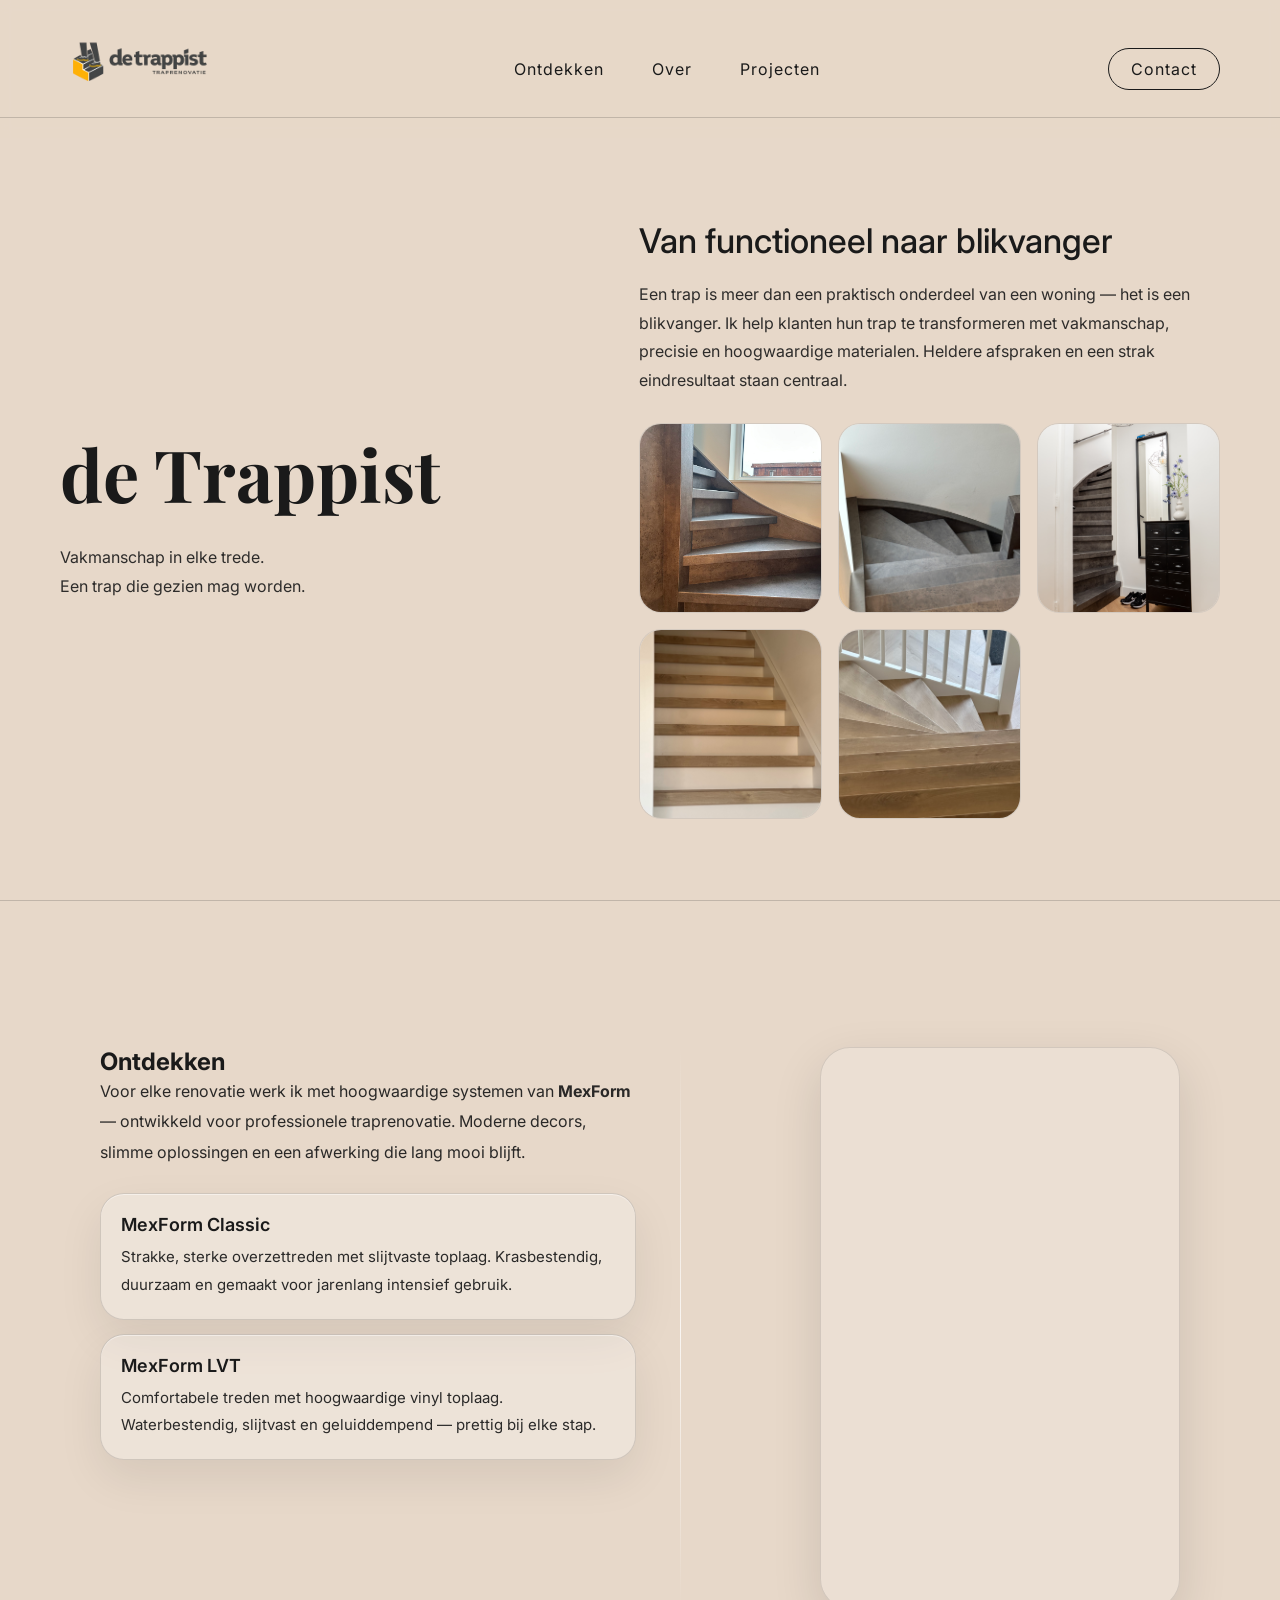
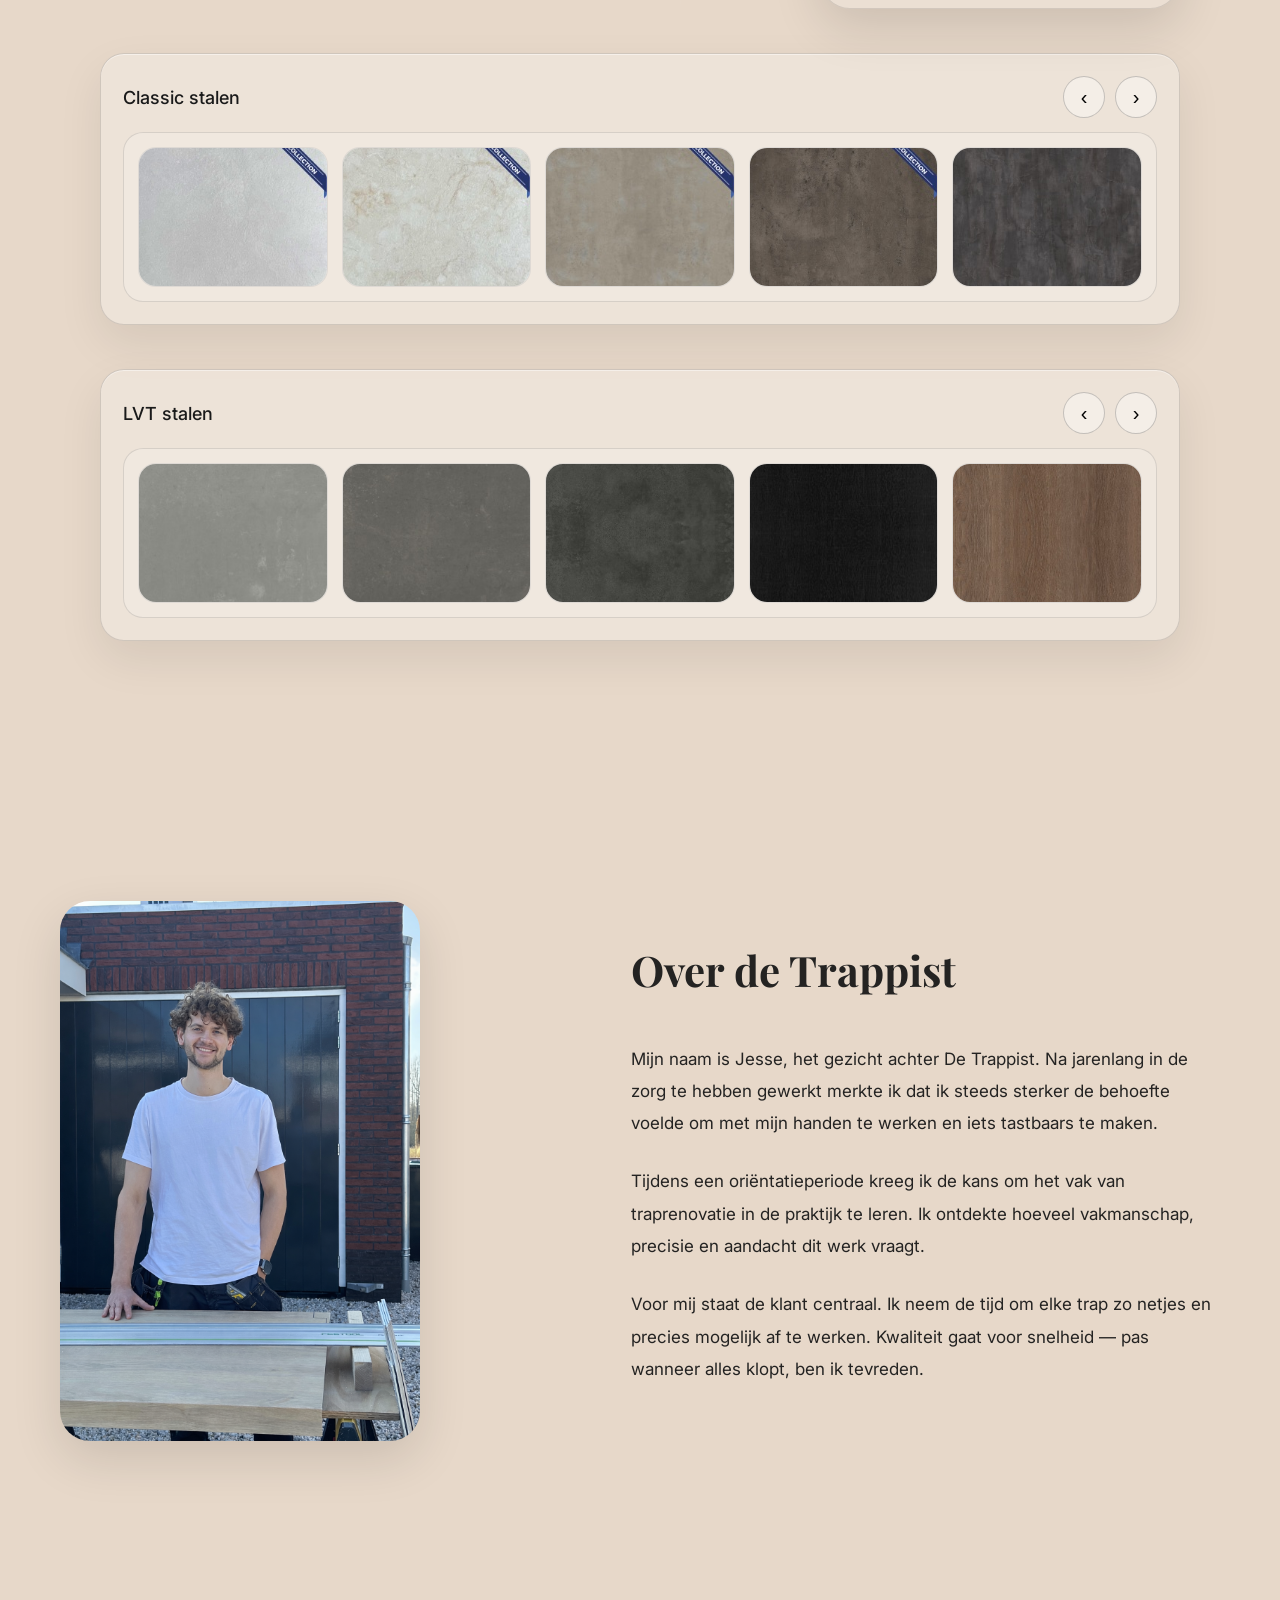
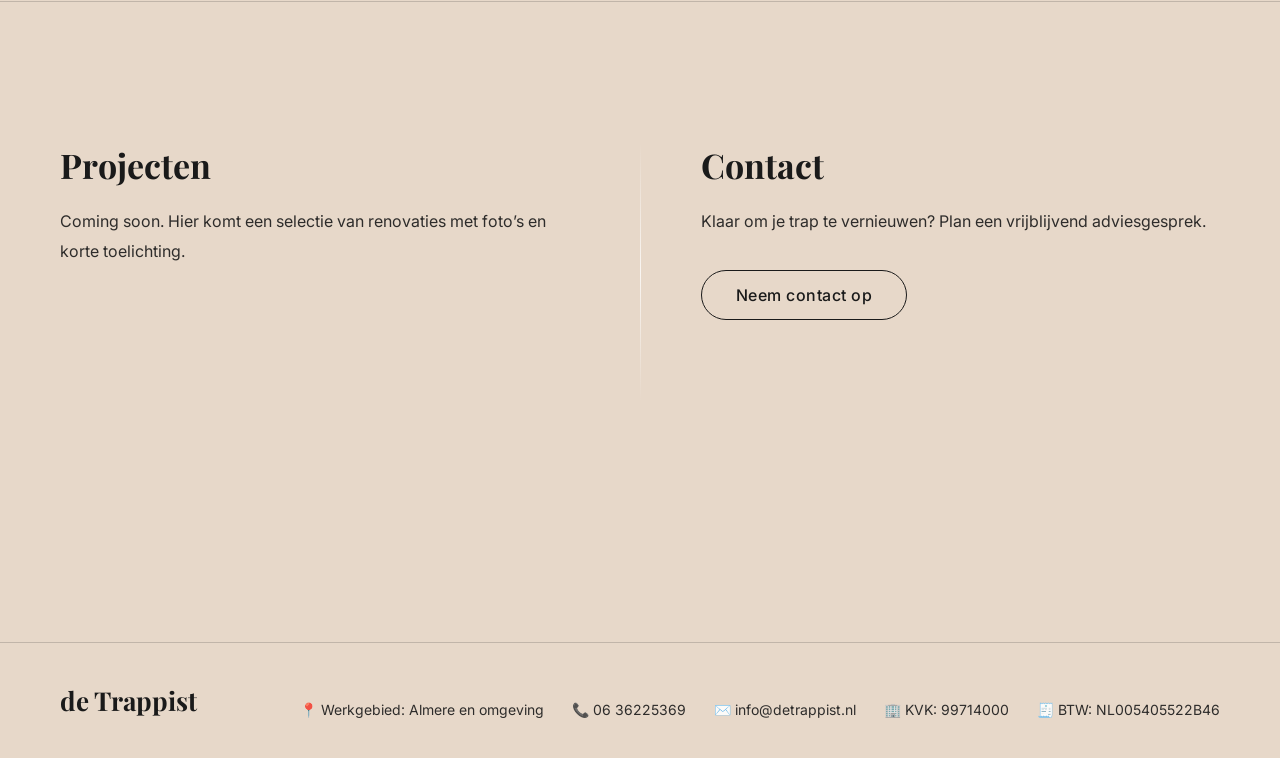
==== index.html @ 73113c6e "Update image file extensions in index.html" ====
<!DOCTYPE html>
<html lang="nl">
<head>
  <meta charset="UTF-8" />
  <meta name="viewport" content="width=device-width, initial-scale=1.0" />
  <title>de Trappist</title>

  <link href="https://fonts.googleapis.com/css2?family=Playfair+Display:wght@600;700&family=Inter:wght@300;400;500&display=swap" rel="stylesheet">
  <link rel="stylesheet" href="style.css" />
</head>

<body>

  <!-- NAV -->
  <nav class="topnav">
    <img src="logo.png" alt="De Trappist logo" class="nav-logo">

    <ul class="nav-links">
      <li><a href="#ontdekken">Ontdekken</a></li>
      <li><a href="#about">Over</a></li>
      <li><a href="#projecten-contact">Projecten</a></li>
    </ul>

    <a href="#projecten-contact" class="contact-btn">Contact</a>
  </nav>

  <div class="spacer"></div>

  <!-- HERO -->
  <section class="hero" id="home">
    <div class="hero-left">
      <h1>de Trappist</h1>
      <div class="tagline">
        Vakmanschap in elke trede.<br>
        Een trap die gezien mag worden.
      </div>
    </div>

    <div class="hero-right">
      <h2>Van functioneel naar blikvanger</h2>
      <p>
        Een trap is meer dan een praktisch onderdeel van een woning — het is een blikvanger.
        Ik help klanten hun trap te transformeren met vakmanschap, precisie en hoogwaardige materialen.
        Heldere afspraken en een strak eindresultaat staan centraal.
      </p>

      <div class="image-grid">
        <div class="img"><img src="home-trap-01.jpeg" alt="Trap renovatie"></div>
        <div class="img"><img src="home-trap-02.jpeg" alt="Trap renovatie"></div>
        <div class="img"><img src="home-trap-03.jpg" alt="Trap renovatie"></div>
        <div class="img"><img src="home-trap-04.jpeg" alt="Trap renovatie"></div>
        <div class="img"><img src="home-trap-05.jpeg" alt="Trap renovatie"></div>
      </div>
    </div>
  </section>
<section class="discover-section" id="ontdekken">

  <div class="discover-inner">

    <div class="discover-split">

      <!-- LINKS -->
      <div class="discover-left">

        <div class="discover-head">
          <h2>Ontdekken</h2>
          <p>
            Voor elke renovatie werk ik met hoogwaardige systemen van <strong>MexForm</strong> —
            ontwikkeld voor professionele traprenovatie. Moderne decors, slimme oplossingen en
            een afwerking die lang mooi blijft.
          </p>
        </div>

        <!-- kaarten onder elkaar -->
        <div class="discover-stack">

          <article class="discover-card luxe">
            <h3>MexForm Classic</h3>
            <p>
              Strakke, sterke overzettreden met slijtvaste toplaag. Krasbestendig,
              duurzaam en gemaakt voor jarenlang intensief gebruik.
            </p>
          </article>

          <article class="discover-card luxe">
            <h3>MexForm LVT</h3>
            <p>
              Comfortabele treden met hoogwaardige vinyl toplaag. Waterbestendig,
              slijtvast en geluiddempend — prettig bij elke stap.
            </p>
          </article>

        </div>

      </div>

      <!-- SCHEIDINGSLIJN -->
      <div class="discover-divider" aria-hidden="true"></div>

      <!-- RECHTS -->
      <div class="discover-right">
        <div class="discover-video phone">
          <video autoplay muted loop playsinline>
            <source src="hero-trap.mp4" type="video/mp4">
          </video>
        </div>
      </div>

    </div>


    <!-- CAROUSEL: CLASSIC -->
    <div class="swatch-block" data-carousel="classic">

      <div class="swatch-top">
        <h3>Classic stalen</h3>
        <div class="swatch-controls">
          <button class="arrow" data-dir="-1">‹</button>
          <button class="arrow" data-dir="1">›</button>
        </div>
      </div>

      <div class="carousel" data-total="17" data-prefix="classic" data-ext="jpeg">
        <div class="track"></div>
      </div>

    </div>


    <!-- CAROUSEL: LVT -->
    <div class="swatch-block" data-carousel="lvt">

      <div class="swatch-top">
        <h3>LVT stalen</h3>
        <div class="swatch-controls">
          <button class="arrow" data-dir="-1">‹</button>
          <button class="arrow" data-dir="1">›</button>
        </div>
      </div>

      <div class="carousel" data-total="10" data-prefix="lvt" data-ext="jpeg">
        <div class="track"></div>
      </div>

    </div>

  </div>

</section>

  <!-- ABOUT -->
  <section class="about-section" id="about">
    <div class="about-wrapper">
      <div class="about-image-wrap">
        <img src="overdetrappist.PNG" alt="Jesse Zuidema">
      </div>

      <div class="about-text">
        <h2 class="about-title">Over de Trappist</h2>

        <p>
          Mijn naam is Jesse, het gezicht achter De Trappist. Na jarenlang in de zorg te hebben gewerkt merkte ik
          dat ik steeds sterker de behoefte voelde om met mijn handen te werken en iets tastbaars te maken.
        </p>

        <p>
          Tijdens een oriëntatieperiode kreeg ik de kans om het vak van traprenovatie in de praktijk te leren.
          Ik ontdekte hoeveel vakmanschap, precisie en aandacht dit werk vraagt.
        </p>

        <p>
          Voor mij staat de klant centraal. Ik neem de tijd om elke trap zo netjes en precies mogelijk af te werken.
          Kwaliteit gaat voor snelheid — pas wanneer alles klopt, ben ik tevreden.
        </p>
      </div>
    </div>
  </section>

  <!-- PROJECTEN + CONTACT -->
  <section class="pc-split" id="projecten-contact">
    <div class="pc-inner">

      <div class="pc-col">
        <h2>Projecten</h2>
        <p>Coming soon. Hier komt een selectie van renovaties met foto’s en korte toelichting.</p>
      </div>

      <div class="pc-divider" aria-hidden="true"></div>

      <div class="pc-col">
        <h2>Contact</h2>
        <p>Klaar om je trap te vernieuwen? Plan een vrijblijvend adviesgesprek.</p>
        <a href="contact.html" class="cta-button pc-btn">Neem contact op</a>
      </div>

    </div>
  </section>

  <!-- FOOTER -->
  <footer class="footer">
    <div class="footer-inner">
      <div class="footer-brand">
        <h3>de Trappist</h3>
      </div>

      <div class="footer-info">
        <p>📍 Werkgebied: Almere en omgeving</p>
        <p>📞 <a href="tel:0636225369">06&nbsp;36225369</a></p>
        <p>✉️ <a href="mailto:info@detrappist.nl">info@detrappist.nl</a></p>
        <p>🏢 KVK: 99714000</p>
        <p>🧾 BTW: NL005405522B46</p>
      </div>
    </div>
  </footer>

  <!-- Lightbox preview -->
  <div class="lightbox" id="lightbox" aria-hidden="true">
    <span class="lightbox-close" role="button" aria-label="Sluiten">×</span>
    <img class="lightbox-img" src="" alt="">
  </div>

  <!-- Scripts -->
  <script>
  (function(){
    function pad(n){ return String(n).padStart(2,'0'); }

    function initCarousel(block){
      const carousel = block.querySelector('.carousel');
      const track = carousel.querySelector('.track');
      const total = Number(carousel.dataset.total);
      const prefix = carousel.dataset.prefix;
      const ext = carousel.dataset.ext || 'jpg';

      // build swatches
      track.innerHTML = '';
      for(let i=1;i<=total;i++){
        const wrap = document.createElement('div');
        wrap.className = 'swatch';

        const img = document.createElement('img');
        img.loading = 'lazy';
        img.alt = prefix + ' staal ' + i;
        img.src = `${prefix}-${pad(i)}.${ext}`;

        wrap.appendChild(img);
        track.appendChild(wrap);
      }

      // slider logic
      let index = 0;
      const visible = 5;

      function maxIndex(){ return Math.max(0, total - visible); }

      function slideTo(i){
        index = Math.min(Math.max(i, 0), maxIndex());
        const first = track.querySelector('.swatch');
        if(!first) return;

        const styles = getComputedStyle(track);
        const gap = parseFloat(styles.gap || 0) || 0;
        const w = first.getBoundingClientRect().width;
        const x = -(index * (w + gap));
        track.style.transform = `translateX(${x}px)`;
      }

      // arrows
      block.querySelectorAll('.arrow').forEach(btn=>{
        btn.addEventListener('click', ()=>{
          const dir = Number(btn.dataset.dir);
          slideTo(index + dir);
          startAuto();
        });
      });

      // autoplay
      let timer = null;
      function stopAuto(){ if(timer) clearInterval(timer); timer = null; }
      function startAuto(){
        stopAuto();
        timer = setInterval(()=>{
          if(index >= maxIndex()) slideTo(0);
          else slideTo(index + 1);
        }, 5000);
      }

      block.addEventListener('mouseenter', stopAuto);
      block.addEventListener('mouseleave', startAuto);
      block.addEventListener('focusin', stopAuto);
      block.addEventListener('focusout', startAuto);

      window.addEventListener('resize', ()=>slideTo(index));
      slideTo(0);
      startAuto();
    }

    document.querySelectorAll('.swatch-block').forEach(initCarousel);

    // Lightbox
    const lightbox = document.getElementById("lightbox");
    const lightboxImg = document.querySelector(".lightbox-img");
    const closeBtn = document.querySelector(".lightbox-close");

    function openLightbox(src, alt){
      lightbox.classList.add("active");
      lightbox.setAttribute("aria-hidden","false");
      lightboxImg.src = src;
      lightboxImg.alt = alt || '';
      document.body.style.overflow = 'hidden';
    }
    function closeLightbox(){
      lightbox.classList.remove("active");
      lightbox.setAttribute("aria-hidden","true");
      lightboxImg.src = '';
      document.body.style.overflow = '';
    }

    document.addEventListener("click", function(e){
      const img = e.target.closest(".swatch img");
      if(img){
        openLightbox(img.src, img.alt);
      }
    });

    closeBtn.addEventListener("click", closeLightbox);
    lightbox.addEventListener("click", (e)=>{ if(e.target === lightbox) closeLightbox(); });
    document.addEventListener("keydown", (e)=>{ if(e.key === "Escape") closeLightbox(); });

  })();
  </script>

</body>
</html>
---- style.css ----
:root{
  --sand:#E7D8C9;
  --dark:#1A1A1A;
  --white:#ffffff;
  --border: rgba(26,26,26,0.18);
}

*{margin:0;padding:0;box-sizing:border-box}
html{scroll-behavior:smooth}
body{
  font-family:'Inter',sans-serif;
  background:var(--sand);
  color:var(--dark);
}

/* =========================
   NAVBAR
   ========================= */
.topnav{
  position:fixed;
  top:0; left:0; right:0;
  background:rgba(231,216,201,0.95);
  backdrop-filter:blur(6px);
  display:grid;
  grid-template-columns: auto 1fr auto;
  align-items:center;
  padding:14px 60px;
  z-index:1000;
}
.topnav::after{
  content:"";
  position:absolute;
  left:0; right:0; bottom:20px;
  height:1px;
  background:var(--border);
}
.nav-logo{ height:110px; width:auto; display:block; }

.nav-links{
  list-style:none;
  display:flex;
  gap:48px;
  justify-content:center;
  align-items:center;
}
.topnav a{
  text-decoration:none;
  color:var(--dark);
  font-weight:400;
  font-size:16px;
  letter-spacing:1px;
  transition:opacity .25s ease;
}
.topnav a:hover{opacity:.65}

.contact-btn{
  padding:10px 22px;
  border:1px solid var(--dark);
  border-radius:999px;
  font-weight:500;
  letter-spacing:.5px;
  transition: .25s ease;
}
.contact-btn:hover{ background:var(--dark); color:var(--white); }

.spacer{height:120px}

/* =========================
   HERO
   ========================= */
.hero{
  min-height: calc(100vh - 120px);
  display:flex;
  padding:70px 60px 50px;
  gap:50px;
  align-items:center;
}
.hero-left{ flex:1; display:flex; flex-direction:column; justify-content:center; }
.hero-left h1{
  font-family:'Playfair Display',serif;
  font-size:72px;
  line-height:0.95;
  margin-bottom:18px;
}
.hero-left .tagline{
  margin-top:18px;
  font-size:16px;
  line-height:1.8;
  max-width:520px;
  opacity:0.9;
}

.hero-right{
  flex:1.1;
  display:flex;
  flex-direction:column;
  justify-content:center;
  gap:18px;
}
.hero-right h2{ font-size:34px; font-weight:500; line-height:1.2; }
.hero-right p{
  font-size:16px;
  line-height:1.8;
  max-width:560px;
  opacity:0.9;
}

.image-grid{
  margin-top:10px;
  display:grid;
  grid-template-columns:repeat(3, 1fr);
  gap:16px;
}
.image-grid .img{
  width:100%;
  height:190px;
  border-radius:22px;
  overflow:hidden;
  border:1px solid rgba(26,26,26,0.12);
  background:rgba(255,255,255,0.25);
}
.image-grid img{
  width:100%;
  height:100%;
  object-fit:cover;
  display:block;
}

/* =========================
   VIDEO SECTION
   ========================= */
.video-section{
  min-height:100vh;
  display:flex;
  align-items:center;
  justify-content:center;
  padding:120px 20px;
}
.video-wrapper{
  position:relative;
  width:360px;
  max-width:92%;
}
.video-wrapper video{
  width:100%;
  display:block;
  border-radius:30px;
  overflow:hidden;
  box-shadow:0 18px 50px rgba(0,0,0,0.18);
}
.video-overlay{
  position:absolute;
  inset:0;
  display:flex;
  flex-direction:column;
  align-items:center;
  justify-content:center;
  text-align:center;
  color:var(--white);
  pointer-events:none;
}
.video-overlay h2{
  font-family:'Playfair Display',serif;
  font-size:28px;
  margin-bottom:14px;
  text-shadow:0 6px 24px rgba(0,0,0,0.35);
}
.video-overlay .line{
  width:88px;
  height:2px;
  background:var(--white);
  opacity:0.9;
  box-shadow:0 6px 20px rgba(0,0,0,0.25);
}

/* =========================
   ONTDEKKEN / MEXFORM
   ========================= */
.discover-section{
  padding: 120px 0 120px;       /* geen 60px links/rechts hier */
  border-top: 1px solid var(--border);
}

/* =========================
   ONTDEKKEN split: tekst links, video rechts
   ========================= */

.discover-split{
  display:grid;
  grid-template-columns: 1.15fr 0.85fr;
  gap: 44px;
  align-items: start;
  margin-top: 10px;
}

/* links */
.discover-left .discover-head{
  margin-bottom: 0;
}

/* rechts: video card */
.discover-video{
  position: relative;
  width: 100%;
  border-radius: 30px;
  overflow: hidden;
  border: 1px solid rgba(26,26,26,0.12);
  background: rgba(255,255,255,0.25);
  box-shadow: 0 18px 50px rgba(0,0,0,0.12);
}

.discover-video video{
  width: 100%;
  height: 520px;
  display: block;
  object-fit: cover;
}

/* overlay op video */
.discover-video-overlay{
  position:absolute;
  inset:0;
  display:flex;
  flex-direction:column;
  align-items:center;
  justify-content:center;
  text-align:center;
  color: var(--white);
  pointer-events:none;
  padding: 18px;
}

.discover-video-overlay h3{
  font-family:'Playfair Display',serif;
  font-size: 24px;
  margin-bottom: 12px;
  text-shadow: 0 6px 24px rgba(0,0,0,0.35);
}

.discover-line{
  width: 88px;
  height: 2px;
  background: var(--white);
  opacity: 0.9;
  box-shadow: 0 6px 20px rgba(0,0,0,0.25);
}

/* responsive: onder elkaar */
@media (max-width: 980px){
  .discover-split{
    grid-template-columns: 1fr;
    gap: 26px;
  }
  .discover-video video{
    height: 420px;
  }
}

.discover-inner{
  max-width: 1200px;
  margin: 0 auto;
  padding: 0 60px;              
}

@media (max-width: 980px){
  .discover-inner{ padding: 0 28px; }
}

.discover-head p{
  max-width:860px;
  line-height:1.9;
  opacity:.92;
  font-size:16px;
}
.discover-card{
  border:1px solid rgba(26,26,26,0.14);
  background: rgba(255,255,255,0.25);
  border-radius:22px;
  padding:18px;
}
/* =========================
   ONTDEKKEN split (links tekst, midden lijn, rechts verticale video)
   ========================= */

.discover-split{
  margin-top: 26px;
  display: grid;
  grid-template-columns: 1fr 1px 0.85fr;  /* links | lijn | rechts */
  gap: 44px;
  align-items: start;
}

/* zachte scheidingslijn */
.discover-divider{
  width: 1px;
  height: 100%;
  min-height: 520px; /* match met video */
  background: linear-gradient(
    to bottom,
    rgba(255,255,255,0),
    rgba(255,255,255,0.85),
    rgba(255,255,255,0)
  );
  opacity: 0.9;
  border-radius: 999px;
}

/* kaarten onder elkaar */
.discover-stack{
  margin-top: 26px;
  display: grid;
  gap: 14px;
}

/* luxere kaart */
.discover-card.luxe{
  border: 1px solid rgba(26,26,26,0.14);
  background: rgba(255,255,255,0.28);
  border-radius: 24px;
  padding: 20px 20px;

  box-shadow:
    0 18px 45px rgba(0,0,0,0.08),
    inset 0 1px 0 rgba(255,255,255,0.45);

  transition: transform .25s ease, box-shadow .25s ease;
}

.discover-card.luxe:hover{
  transform: translateY(-2px);
  box-shadow:
    0 24px 65px rgba(0,0,0,0.10),
    inset 0 1px 0 rgba(255,255,255,0.55);
}

.discover-card.luxe h3{
  font-size: 18px;
  font-weight: 600;
  margin-bottom: 8px;
}

.discover-card.luxe p{
  font-size: 15px;
  line-height: 1.85;
  opacity: 0.92;
}

/* ===== verticale video (phone look) ===== */
.discover-right{
  display: flex;
  justify-content: flex-end;
}

.discover-video.phone{
  width: min(360px, 100%); /* zelfde vibe als je eerdere video-wrapper */
  border-radius: 30px;
  overflow: hidden;
  border: 1px solid rgba(26,26,26,0.12);
  background: rgba(255,255,255,0.20);
  box-shadow: 0 18px 50px rgba(0,0,0,0.12);
}

.discover-video.phone video{
  width: 100%;
  height: 560px;      /* “volledig verticaal” */
  display: block;
  object-fit: cover;  /* vult de phone-viewport mooi */
}

/* responsive: onder elkaar */
@media (max-width: 980px){
  .discover-split{
    grid-template-columns: 1fr;
    gap: 26px;
  }

  .discover-divider{
    display: none;
  }

 .discover-split{
  margin-top: 26px;
  display: grid;
  grid-template-columns: 1fr 1px 0.95fr;  /* iets minder ‘naar buiten’ */
  gap: 40px;                               /* iets compacter */
  align-items: start;
}

  .discover-video.phone video{
    height: 520px;
  }
}

/* =========================
   CAROUSELS
   ========================= */
.swatch-block{
  margin-top:44px;
  padding-top:18px;
  border-top: 1px solid rgba(26,26,26,0.12);
}
.swatch-top{
  display:flex;
  align-items:center;
  justify-content:space-between;
  gap:16px;
  margin-bottom:12px;
}
.swatch-top h3{ font-size:18px; font-weight:500; }
.swatch-controls{ display:flex; gap:10px; } /* ✅ gesloten! */

.arrow{
  width:40px;
  height:40px;
  border-radius:999px;
  border:1px solid rgba(26,26,26,0.22);
  background: rgba(255,255,255,0.35);
  cursor:pointer;
  font-size:20px;
  line-height:1;
  transition:.25s ease;
}
.arrow:hover{
  background: rgba(26,26,26,0.85);
  color: white;
  border-color: rgba(26,26,26,0.85);
}

.carousel{
  overflow:hidden;
  border-radius:22px;
  border:1px solid rgba(26,26,26,0.12);
  background: rgba(255,255,255,0.20);
}
.track{
  display:flex;
  gap:14px;
  padding:14px;
  transform: translateX(0);
  transition: transform 520ms cubic-bezier(.22,.61,.36,1);
}

/* swatch basis + hover effect */
.swatch{
  flex: 0 0 calc((100% - (14px * 4)) / 5);
  height:140px;
  border-radius:18px;
  overflow:hidden;
  background: rgba(255,255,255,0.35);
  border:1px solid rgba(26,26,26,0.10);
  cursor:pointer;
  transition: transform .35s ease, box-shadow .35s ease;
}
.swatch img{
  width:100%;
  height:100%;
  object-fit:cover;
  display:block;
  transition: transform .5s ease;
}
.swatch:hover{
  transform: translateY(-4px);
  box-shadow: 0 10px 28px rgba(0,0,0,0.15);
}
.swatch:hover img{ transform: scale(1.08); }

.tiny-note{
  margin-top:10px;
  font-size:13px;
  opacity:.75;
}
/* =========================
   CAROUSELS — luxe stijl
   ========================= */

.swatch-block{
  margin-top: 44px;
  padding: 22px 22px;                 /* ✅ binnenruimte */
  border-radius: 24px;
  border: 1px solid rgba(26,26,26,0.14);
  background: rgba(255,255,255,0.28);
  box-shadow:
    0 18px 45px rgba(0,0,0,0.08),
    inset 0 1px 0 rgba(255,255,255,0.45);
}

.swatch-top{
  display:flex;
  align-items:center;
  justify-content: space-between;
  gap: 16px;
  margin-bottom: 14px;
}

.carousel{
  overflow: hidden;
  border-radius: 20px;                 /* ✅ softer */
  border: 1px solid rgba(26,26,26,0.12);
  background: rgba(255,255,255,0.20);
}

.track{
  display:flex;
  gap: 14px;
  padding: 14px;
  transform: translateX(0);
  transition: transform 520ms cubic-bezier(.22,.61,.36,1);
}

/* swatches: luxe hover blijft */
.swatch{
  flex: 0 0 calc((100% - (14px * 4)) / 5);
  height: 140px;
  border-radius: 18px;
  overflow: hidden;
  background: rgba(255,255,255,0.35);
  border: 1px solid rgba(26,26,26,0.10);
  cursor: pointer;
  transition: transform 0.35s ease, box-shadow 0.35s ease;
}

.swatch img{
  width:100%;
  height:100%;
  object-fit: cover;
  display:block;
  transition: transform 0.5s ease;
}

.swatch:hover{
  transform: translateY(-4px);
  box-shadow: 0 14px 34px rgba(0,0,0,0.14);
}

.swatch:hover img{
  transform: scale(1.08);
}

/* pijlen: iets meer premium */
.arrow{
  width: 42px;
  height: 42px;
  border-radius: 999px;
  border: 1px solid rgba(26,26,26,0.22);
  background: rgba(255,255,255,0.40);
  cursor: pointer;
  font-size: 20px;
  line-height: 1;
  transition: .25s ease;
}

.arrow:hover{
  background: rgba(26,26,26,0.90);
  color: white;
  border-color: rgba(26,26,26,0.90);
}

/* =========================
   ABOUT
   ========================= */
.about-section{ background:var(--sand); padding:140px 60px 160px; }
.about-wrapper{
  max-width:1200px;
  margin:0 auto;
  display:grid;
  grid-template-columns: 1fr 1.2fr;
  gap:80px;
  align-items:center;
}
.about-image-wrap{ max-width:360px; }
.about-image-wrap img{
  width:100%;
  height:auto;
  border-radius:30px;
  display:block;
  box-shadow:0 18px 50px rgba(0,0,0,0.12);
}
.about-title{
  font-family:'Playfair Display',serif;
  font-size:42px;
  margin-bottom:32px;
}
.about-text{ font-size:17px; line-height:1.9; opacity:.95; max-width:720px; }
.about-text p{ margin-bottom:26px; }

/* =========================
   PROJECTEN + CONTACT SPLIT
   ========================= */
.pc-split{
  background: var(--sand);
  padding: 140px 60px 160px;
  border-top: 1px solid var(--border);
}
.pc-inner{
  max-width:1200px;
  margin:0 auto;
  display:grid;
  grid-template-columns: 1fr 1px 1fr;
  gap:60px;
  align-items:start;
}
.pc-divider{
  width: 1px;
  height: 100%;
  min-height: 260px;
  background: linear-gradient(
    to bottom,
    rgba(255,255,255,0),
    rgba(255,255,255,0.85),
    rgba(255,255,255,0)
  );
  opacity: 0.9;
  border-radius: 999px;
}
.pc-col h2{
  font-family:'Playfair Display',serif;
  font-size:34px;
  margin-bottom:18px;
}
.pc-col p{ max-width:520px; line-height:1.9; opacity:.9; }

.cta-button{
  display:inline-block;
  padding:14px 34px;
  border:1px solid var(--dark);
  border-radius:999px;
  text-decoration:none;
  color:var(--dark);
  font-weight:500;
  letter-spacing:.5px;
  transition: all .25s ease;
}
.cta-button:hover{ background: var(--dark); color: var(--white); }
.pc-btn{ margin-top: 34px; } /* los van tekst */

/* =========================
   FOOTER
   ========================= */
.footer{
  background: var(--sand);
  border-top: 1px solid var(--border);
  padding: 40px 60px;
  margin-top: 80px;
}
.footer-inner{
  max-width:1200px;
  margin:0 auto;
  display:flex;
  justify-content:space-between;
  align-items:flex-end;
  gap:40px;
  flex-wrap:wrap;
}
.footer-brand h3{
  font-family:'Playfair Display',serif;
  font-size:26px;
}
.footer-info{
  display:flex;
  flex-wrap:wrap;
  gap:18px 28px;
  justify-content:flex-end;
  align-items:center;
}
.footer-info p{
  margin:0;
  font-size:14px;
  opacity:.9;
  white-space:nowrap;
}
.footer a{ color: var(--dark); text-decoration:none; }
.footer a:hover{ text-decoration: underline; }

/* =========================
   LIGHTBOX PREVIEW
   ========================= */
.lightbox{
  position: fixed;
  inset: 0;
  background: rgba(0,0,0,0.85);
  display:flex;
  align-items:center;
  justify-content:center;
  opacity:0;
  pointer-events:none;
  transition: opacity .35s ease;
  z-index:2000;
}
.lightbox.active{
  opacity:1;
  pointer-events:auto;
}
.lightbox-img{
  max-width:82%;
  max-height:82%;
  border-radius:18px;
  box-shadow:0 20px 60px rgba(0,0,0,0.5);
}
.lightbox-close{
  position:absolute;
  top:24px;
  right:28px;
  width:44px;
  height:44px;
  border-radius:999px;
  border:1px solid rgba(255,255,255,0.25);
  background: rgba(0,0,0,0.35);
  color:#fff;
  font-size:28px;
  line-height:42px;
  text-align:center;
  cursor:pointer;
}

/* =========================
   RESPONSIVE
   ========================= */
@media (max-width: 980px){
  .topnav{ padding:14px 28px; }
  .nav-links{ gap:22px; }

  .hero{
    flex-direction:column;
    padding:54px 28px 40px;
    gap:28px;
    align-items:flex-start;
  }
  .hero-left h1{ font-size:56px; }
  .hero-right h2{ font-size:28px; }

  .image-grid{ grid-template-columns:repeat(2,1fr); }
  .image-grid .img:nth-child(4),
  .image-grid .img:nth-child(5){ grid-column:auto; }

  .discover-section{ padding:100px 28px 110px; }
  .discover-two{ grid-template-columns:1fr; }

  .about-section{ padding:120px 28px 140px; }
  .about-wrapper{ grid-template-columns:1fr; gap:50px; }
  .about-image-wrap{ margin:0 auto; }

  .pc-split{ padding:110px 28px 130px; }
  .pc-inner{ grid-template-columns:1fr; gap:34px; }
  .pc-divider{ display:none; }
}
@media (max-width: 520px){
  .nav-logo{ height:90px; }
  .spacer{ height:110px; }
  .hero-left h1{ font-size:46px; }
  .image-grid .img{ height:145px; }
  .video-wrapper{ width:300px; }
  .video-overlay h2{ font-size:22px; }
  .about-title{ font-size:34px; }
}
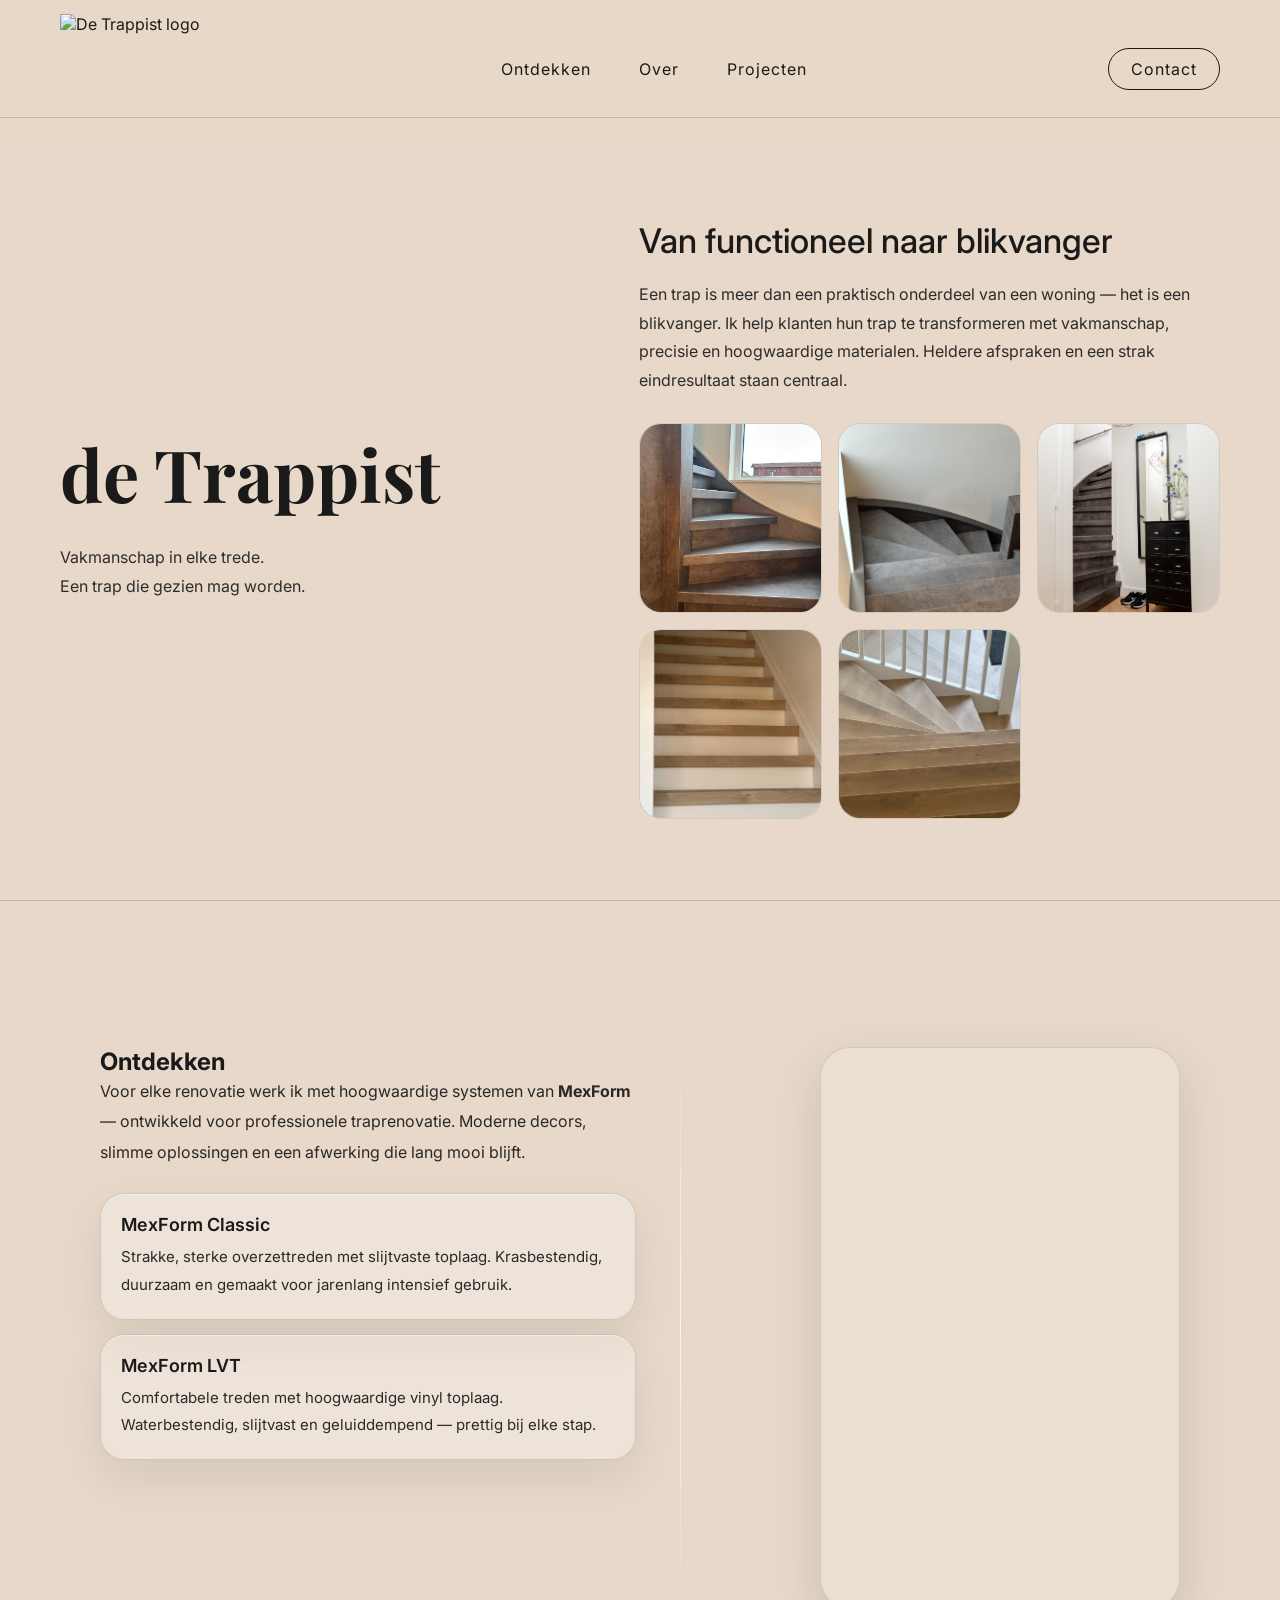
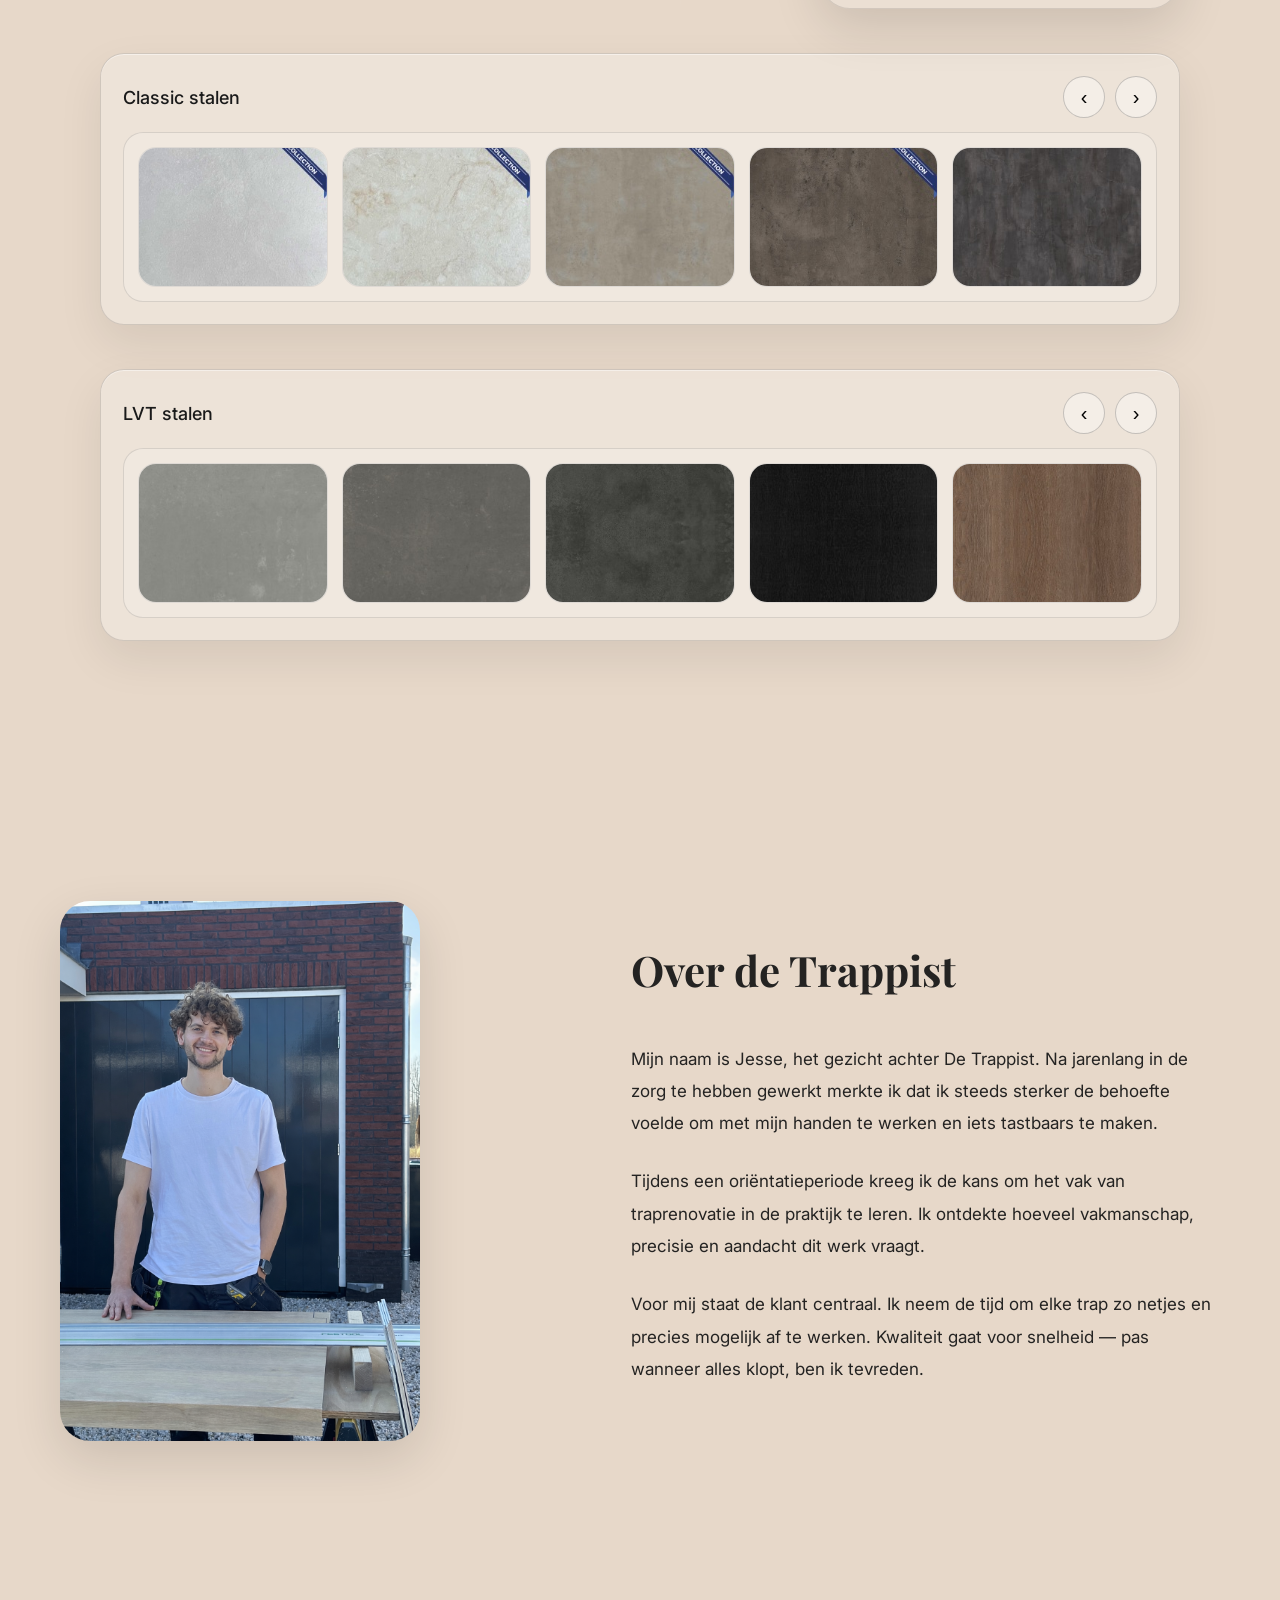
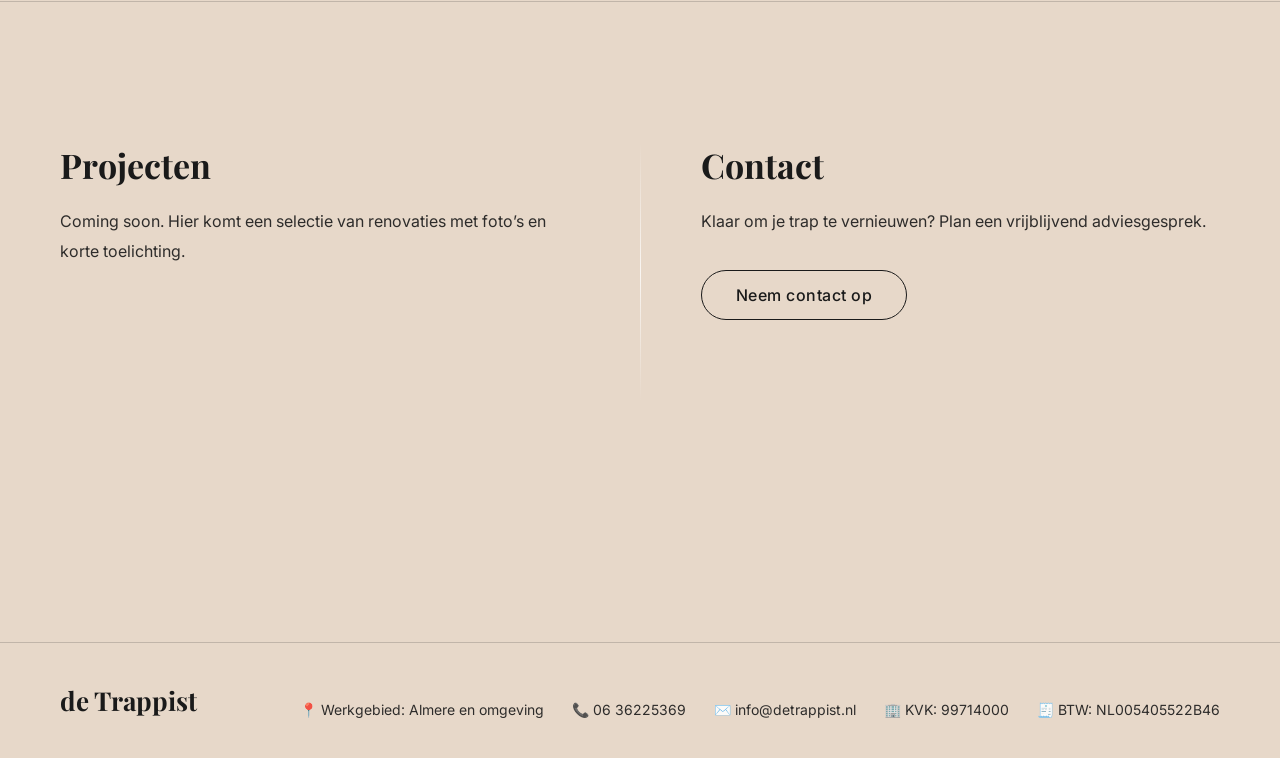
==== commit b012d2d7: "Update logo image source in navigation" ====
--- a/index.html
+++ b/index.html
@@ -13,7 +13,7 @@
 
   <!-- NAV -->
   <nav class="topnav">
-    <img src="logo.png" alt="De Trappist logo" class="nav-logo">
+    <img src="logo de trappist.png" alt="De Trappist logo" class="nav-logo">
 
     <ul class="nav-links">
       <li><a href="#ontdekken">Ontdekken</a></li>
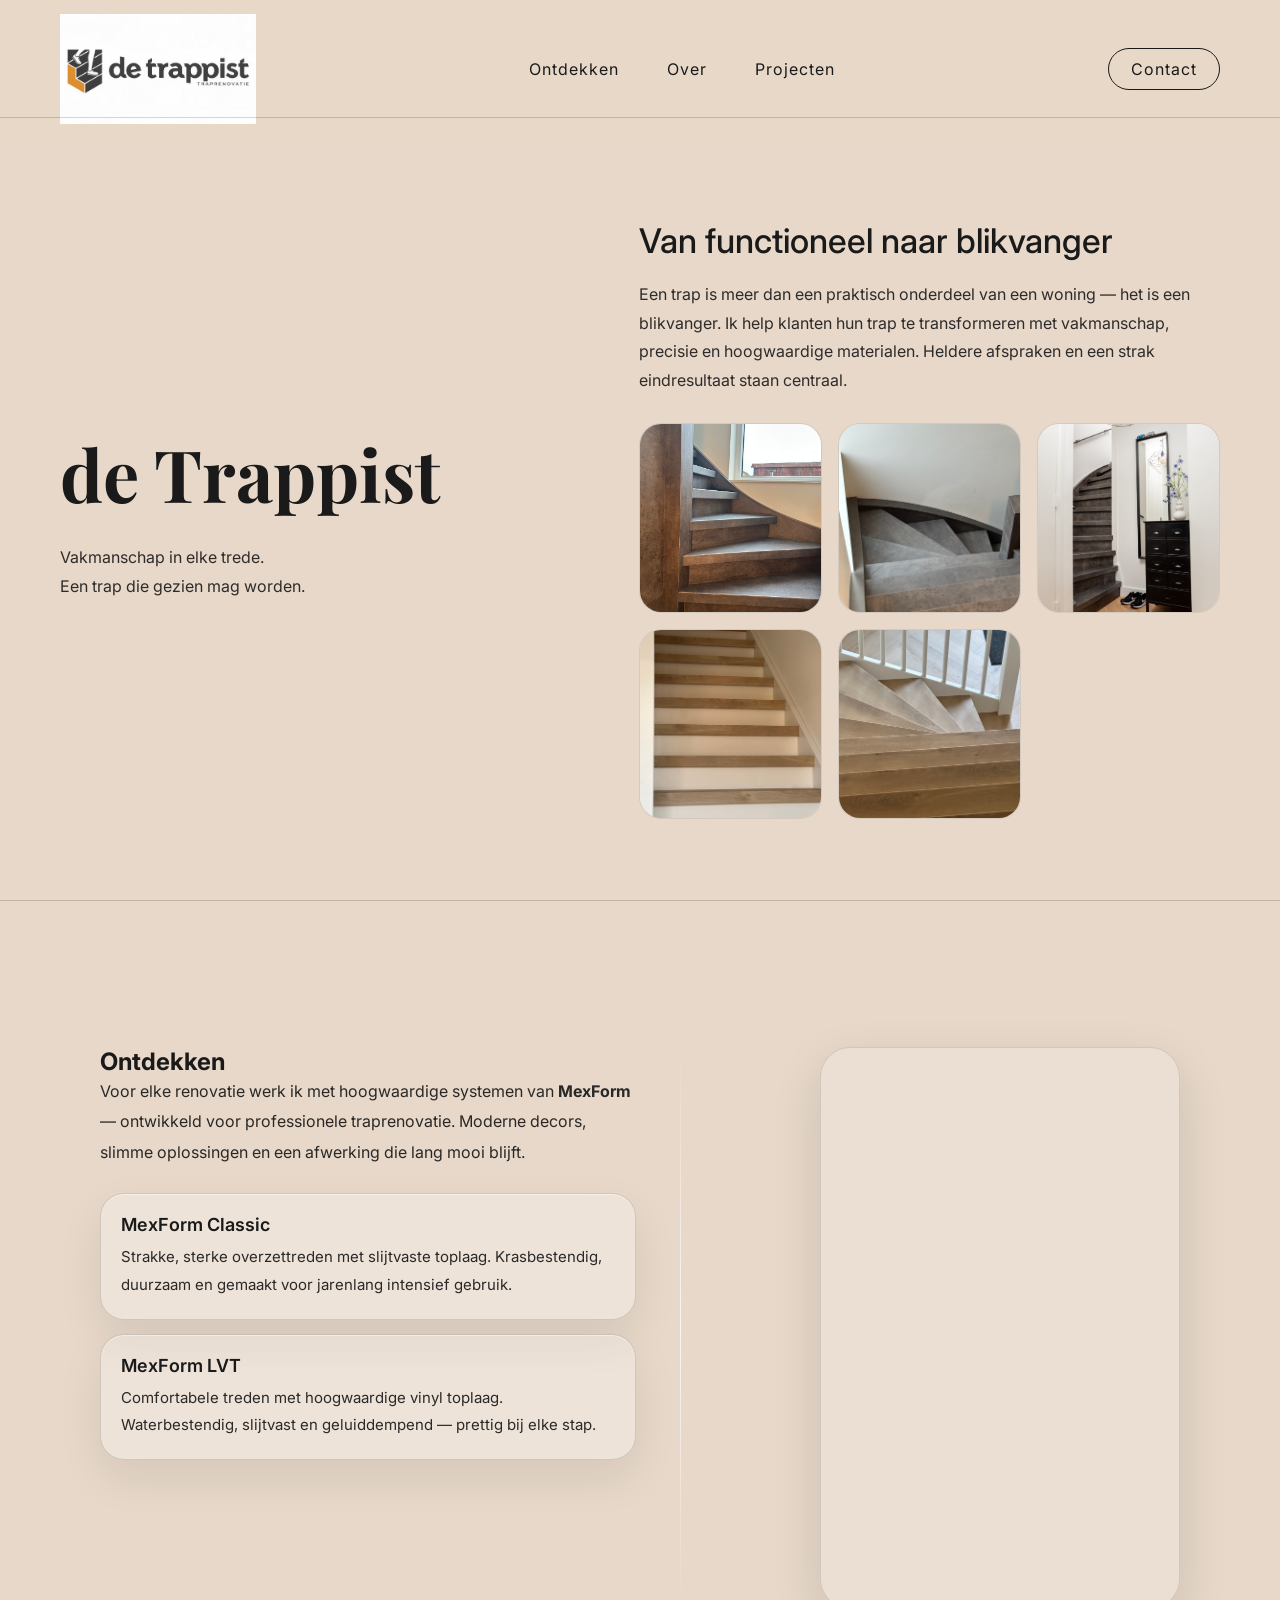
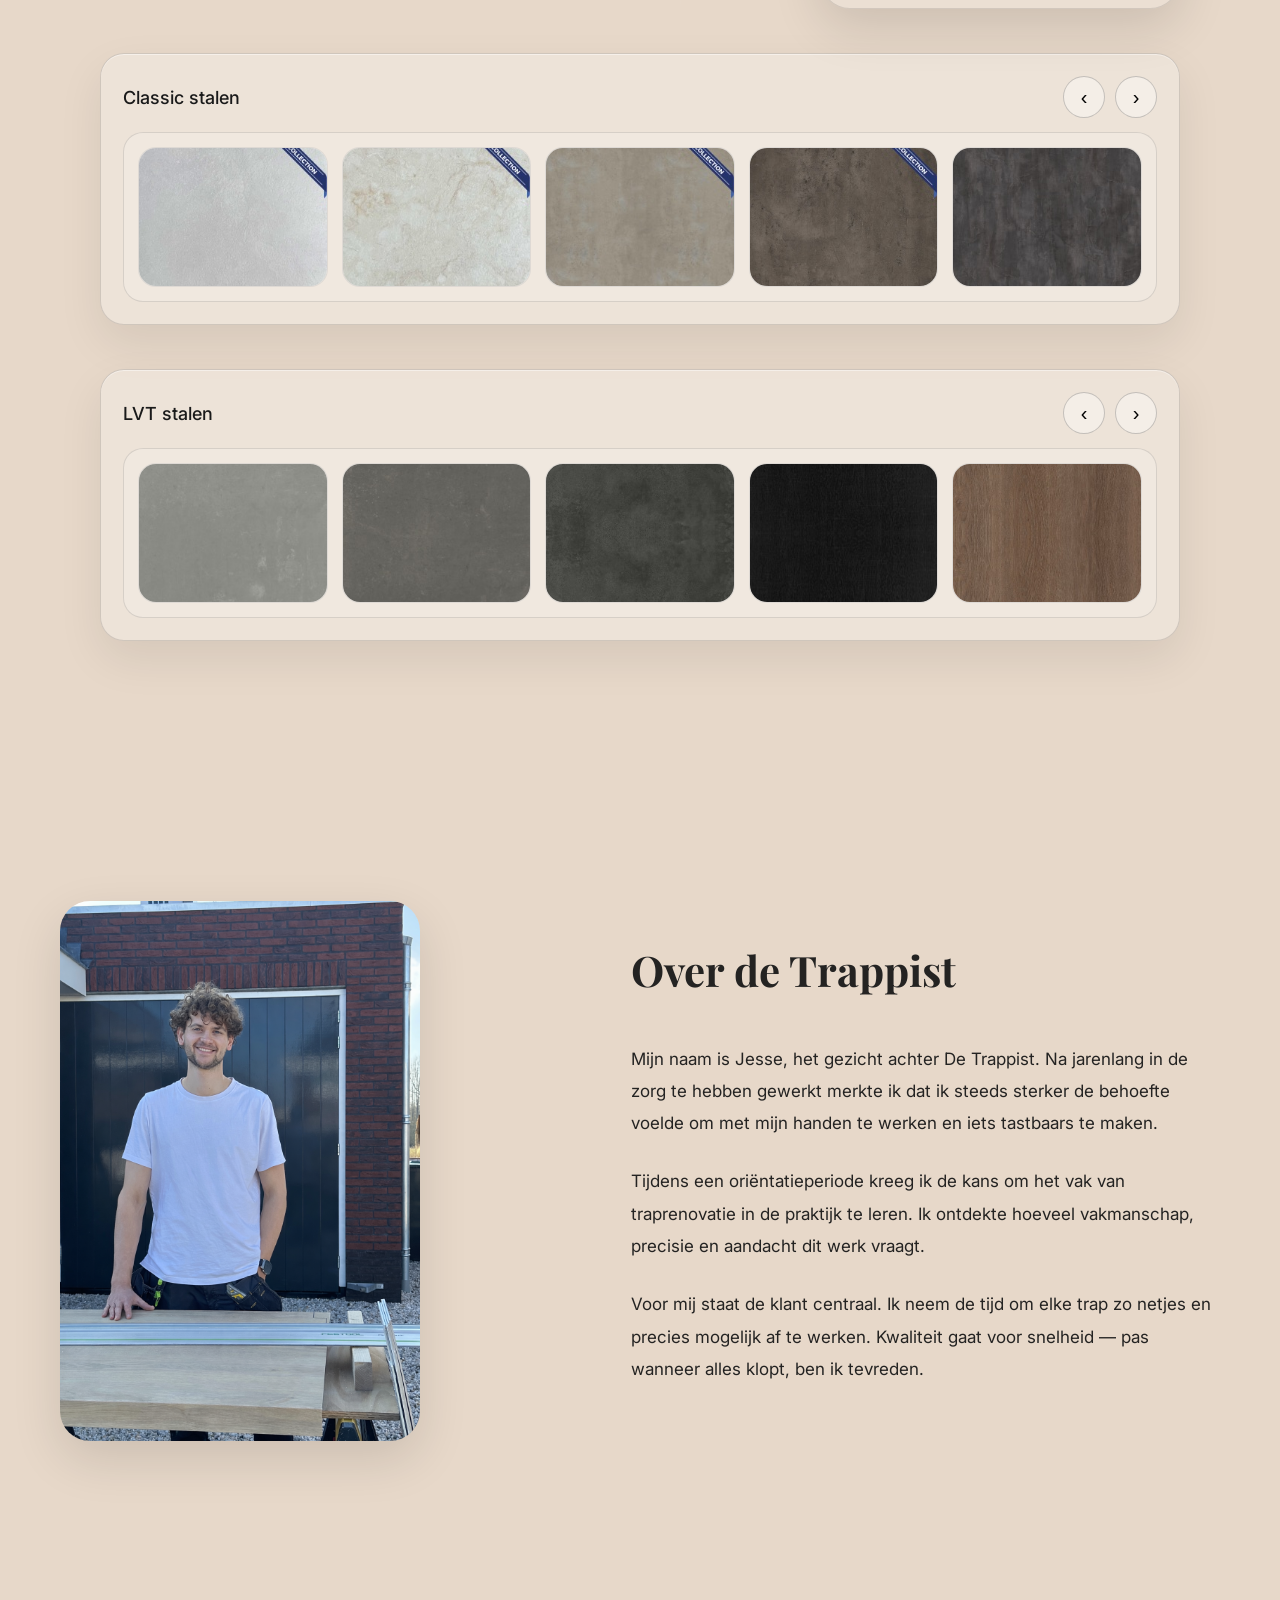
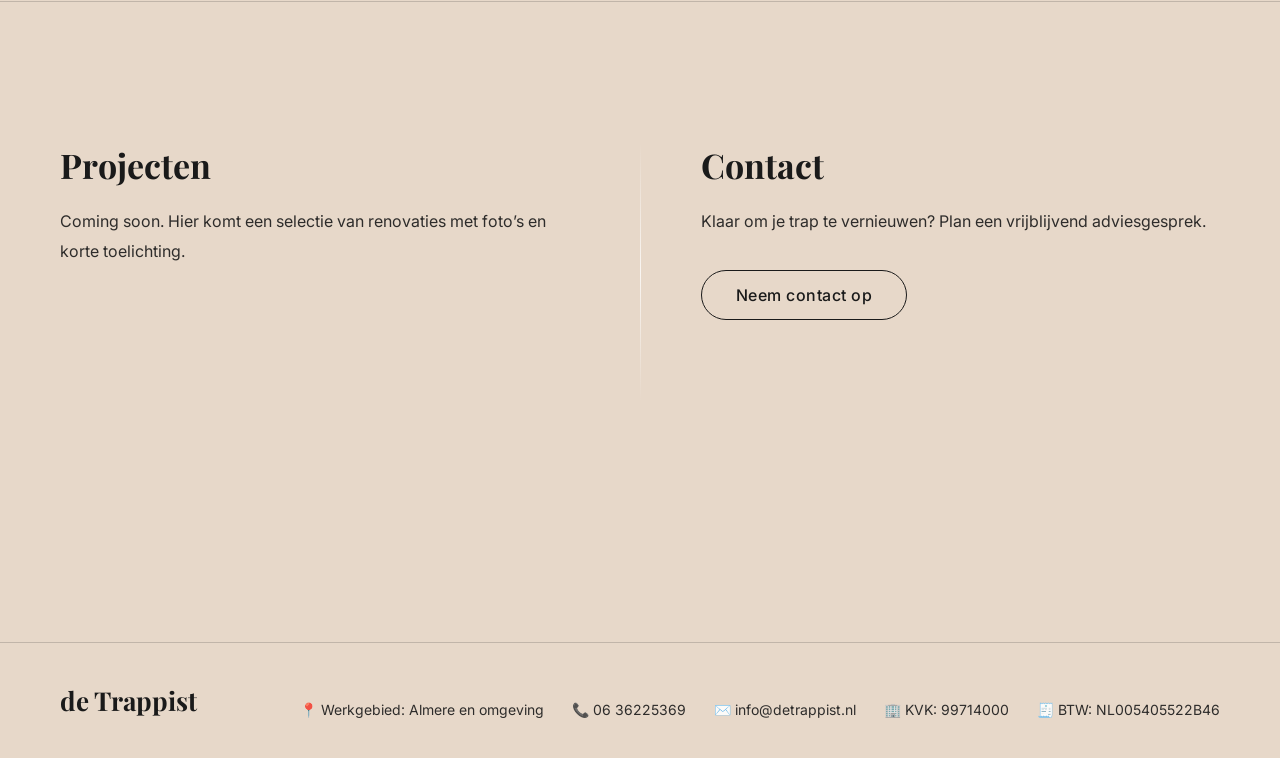
==== commit 844aa469: "Update logo image source in navigation" ====
--- a/index.html
+++ b/index.html
@@ -13,7 +13,7 @@
 
   <!-- NAV -->
   <nav class="topnav">
-    <img src="logo de trappist.png" alt="De Trappist logo" class="nav-logo">
+    <img src="Logo de trappist.jpeg" alt="De Trappist logo" class="nav-logo">
 
     <ul class="nav-links">
       <li><a href="#ontdekken">Ontdekken</a></li>
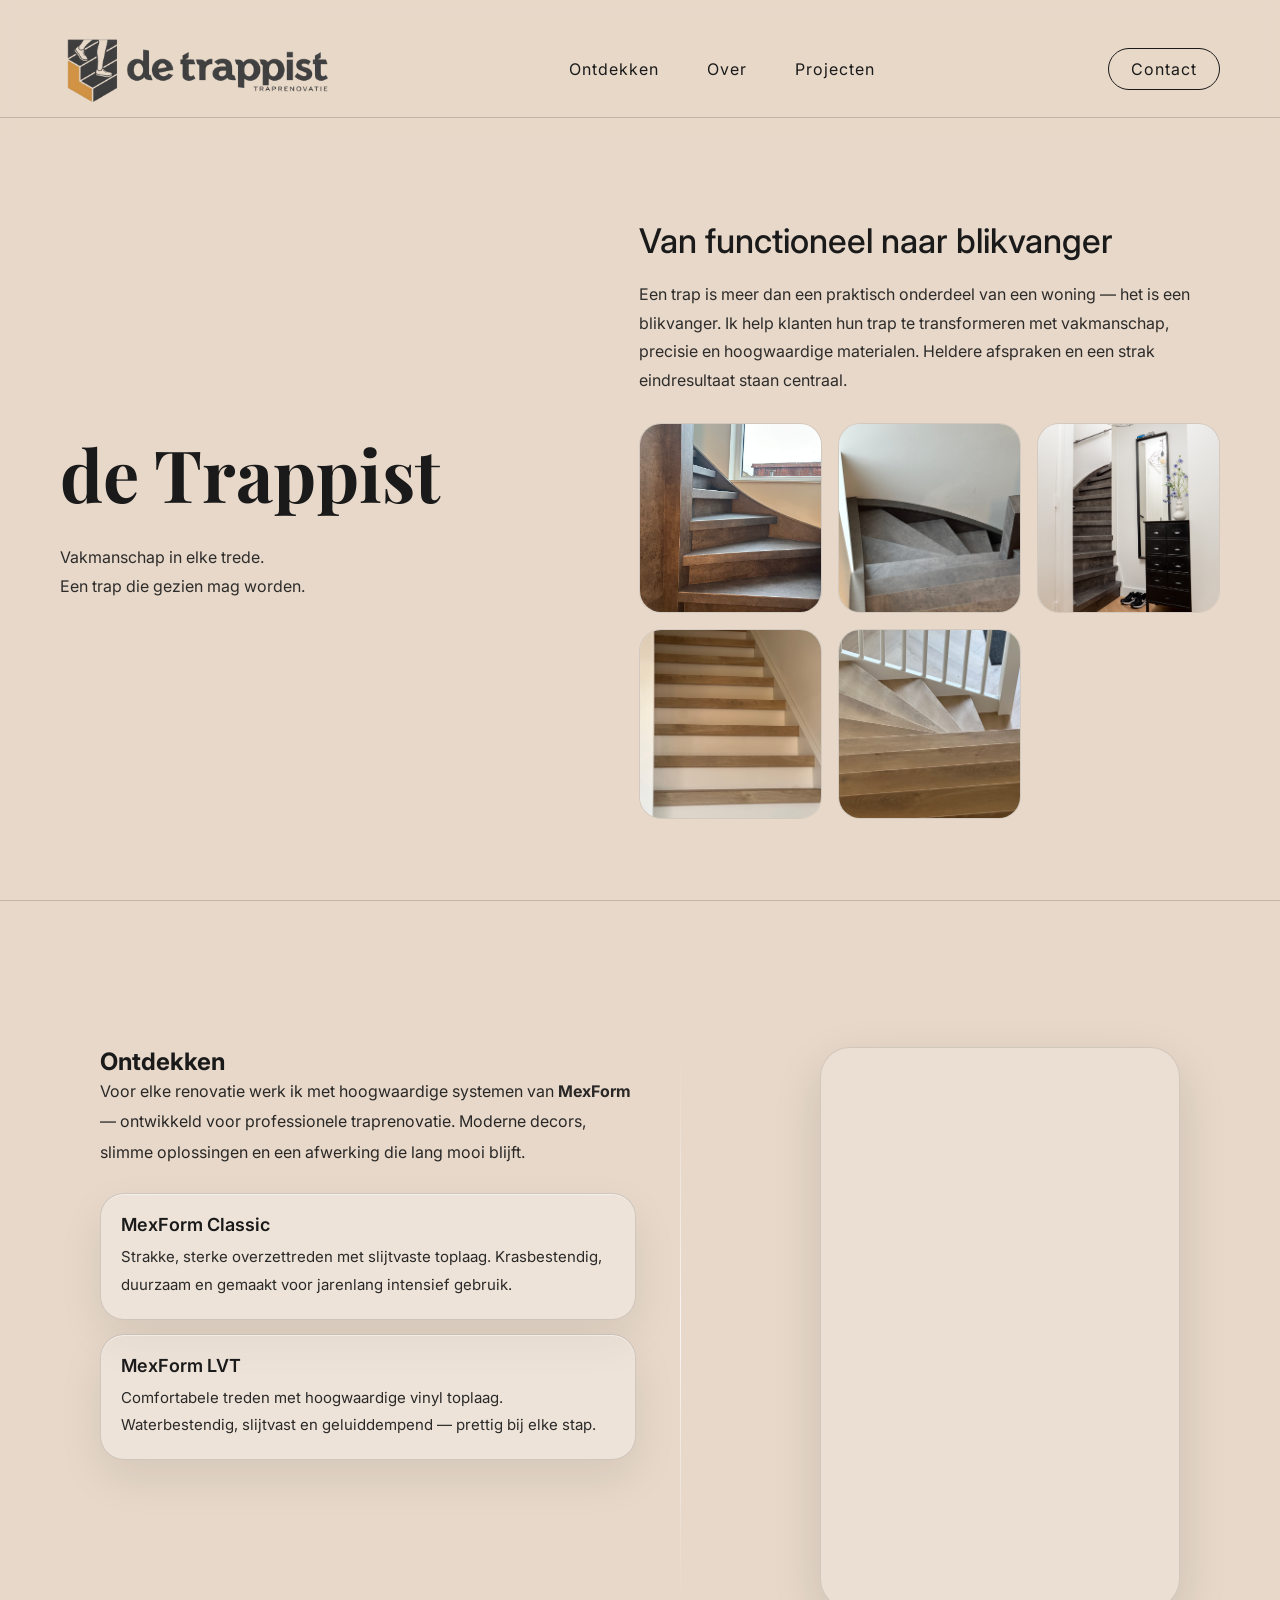
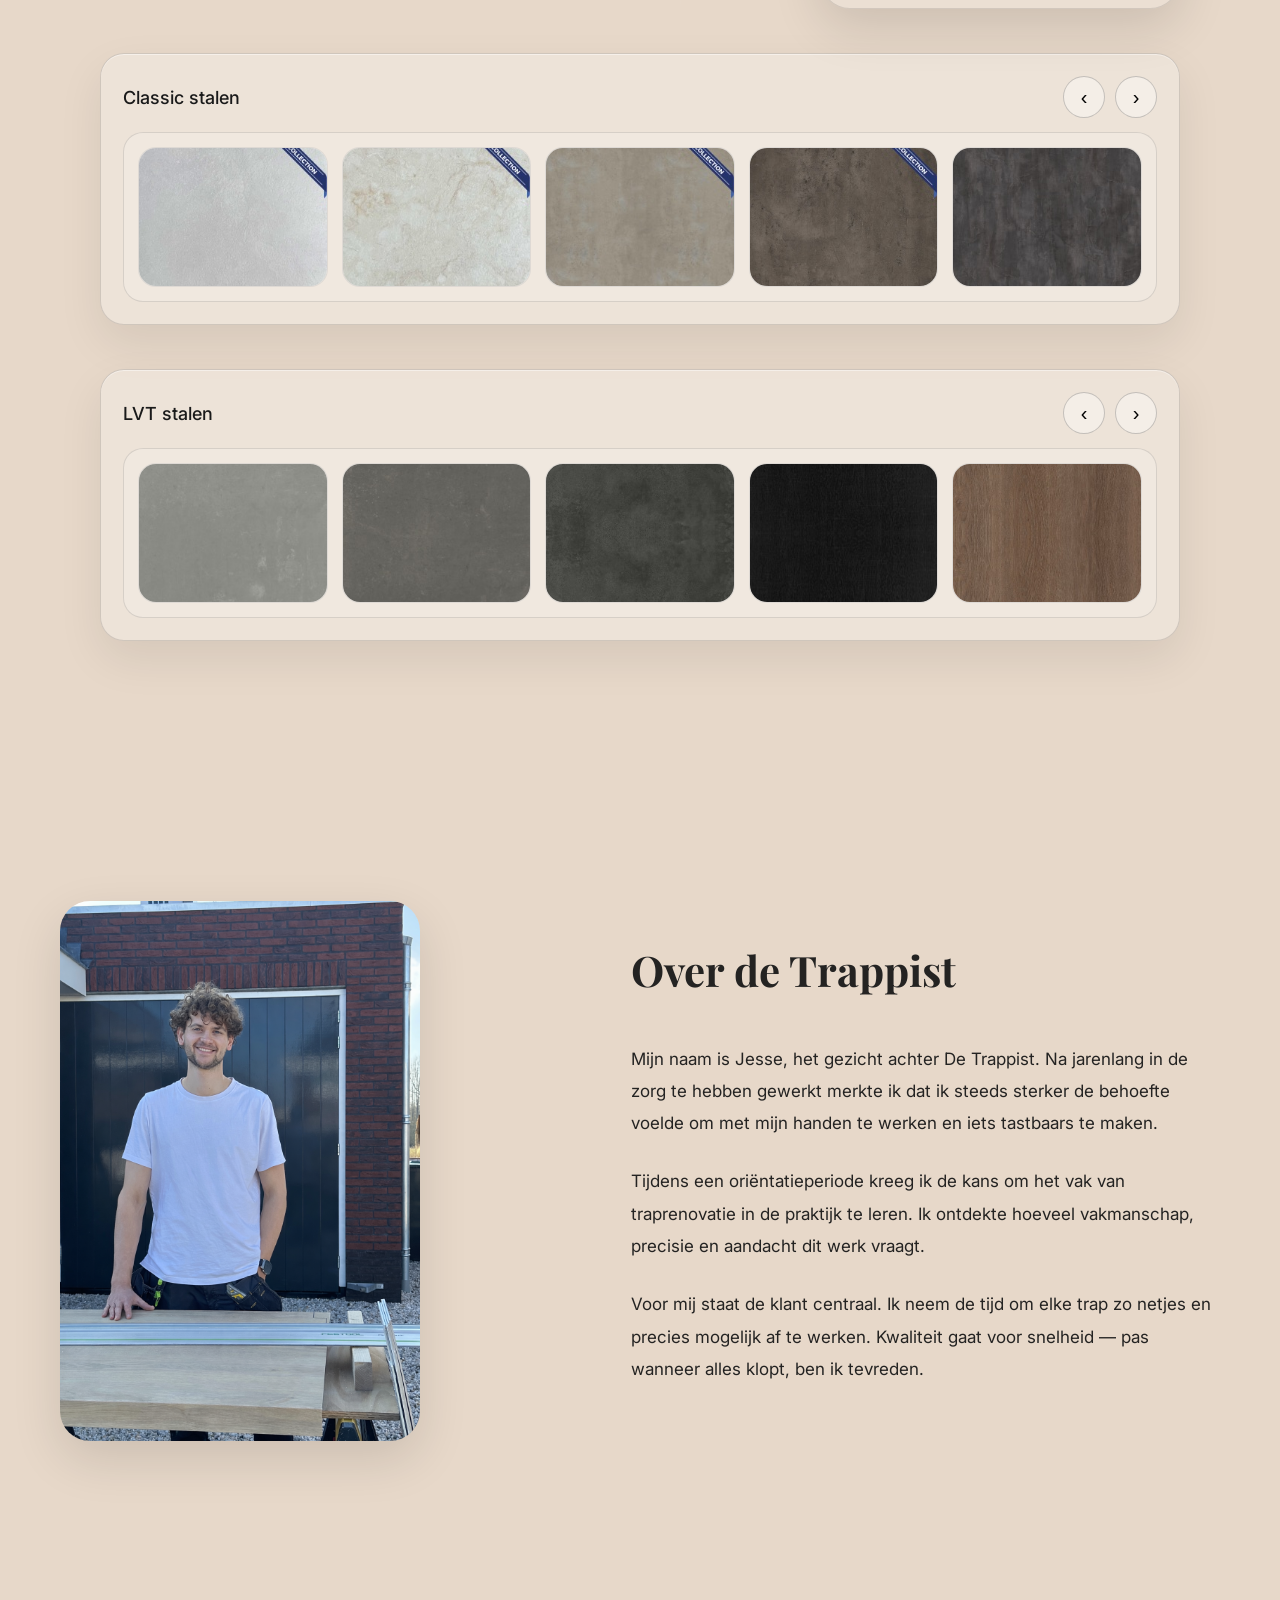
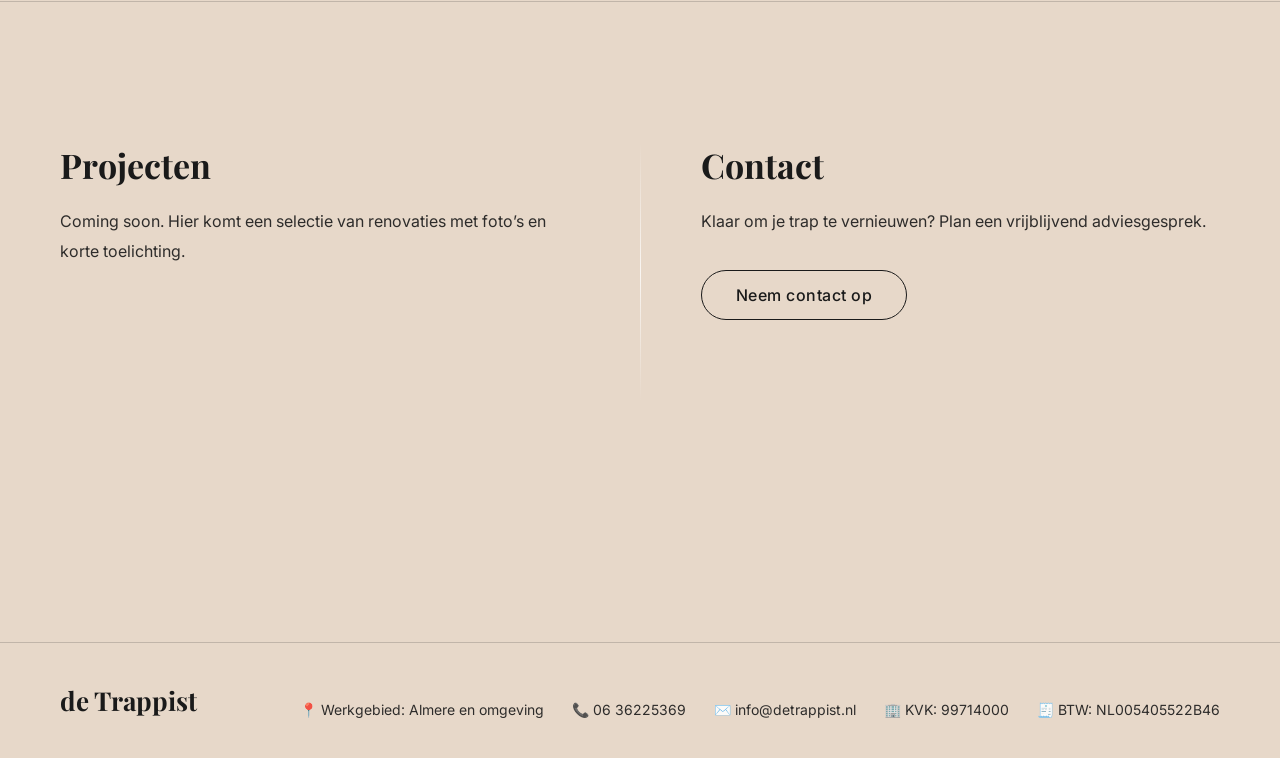
==== commit eddeefe0: "Update logo image source in index.html" ====
--- a/index.html
+++ b/index.html
@@ -13,7 +13,7 @@
 
   <!-- NAV -->
   <nav class="topnav">
-    <img src="Logo de trappist.jpeg" alt="De Trappist logo" class="nav-logo">
+    <img src="Logo de trappist.png" alt="De Trappist logo" class="nav-logo">
 
     <ul class="nav-links">
       <li><a href="#ontdekken">Ontdekken</a></li>
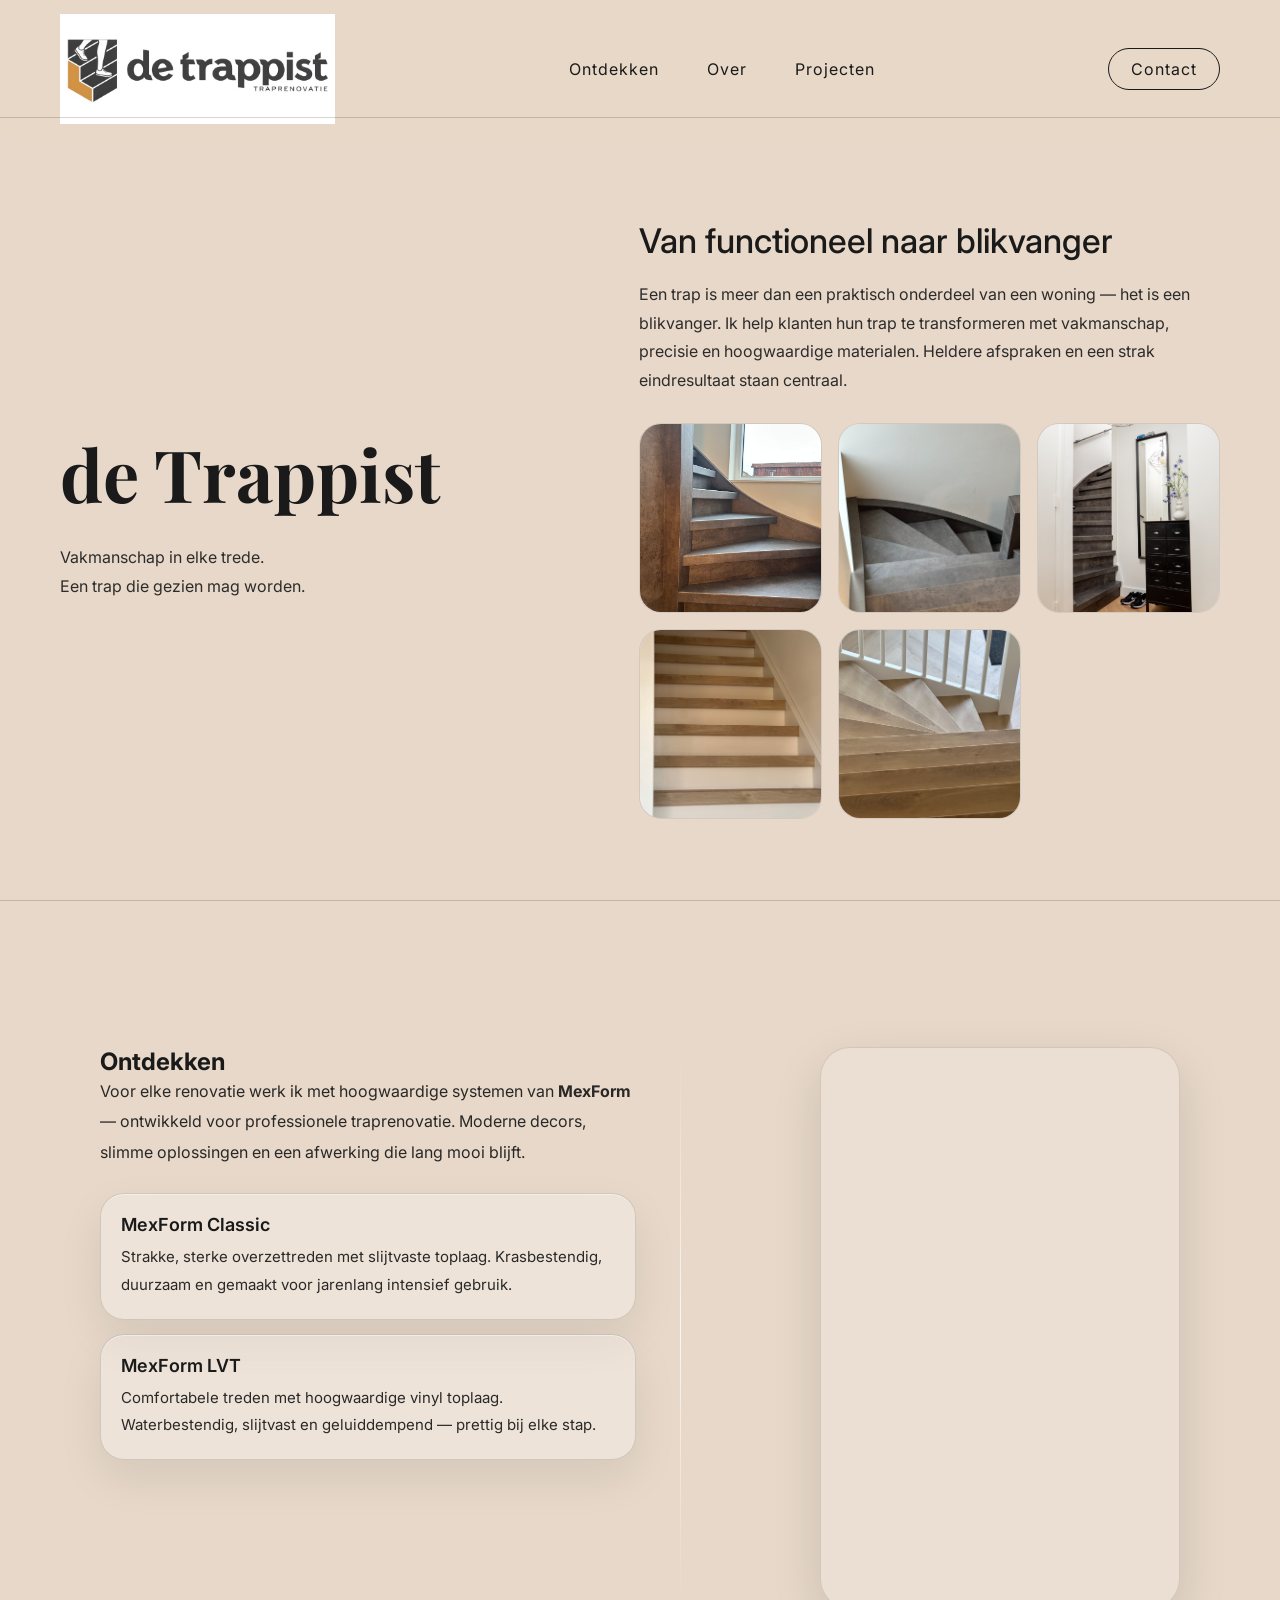
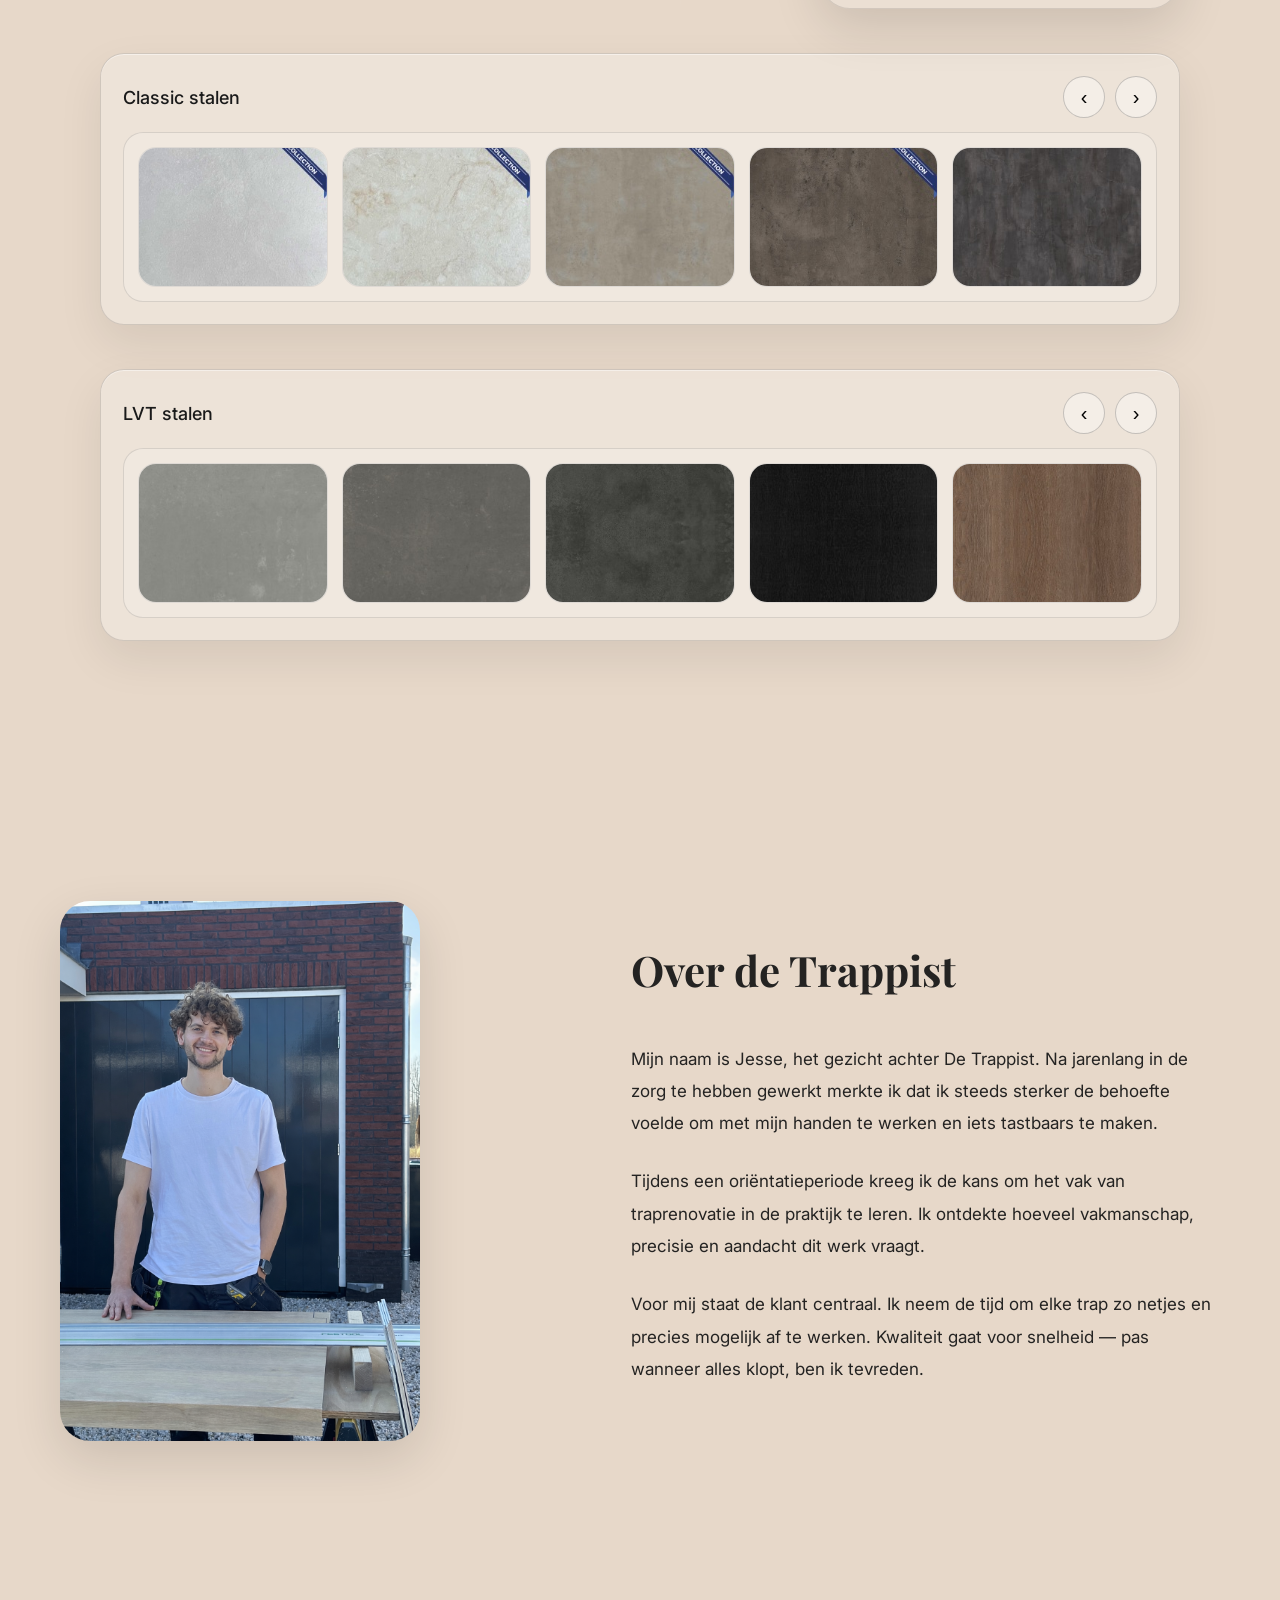
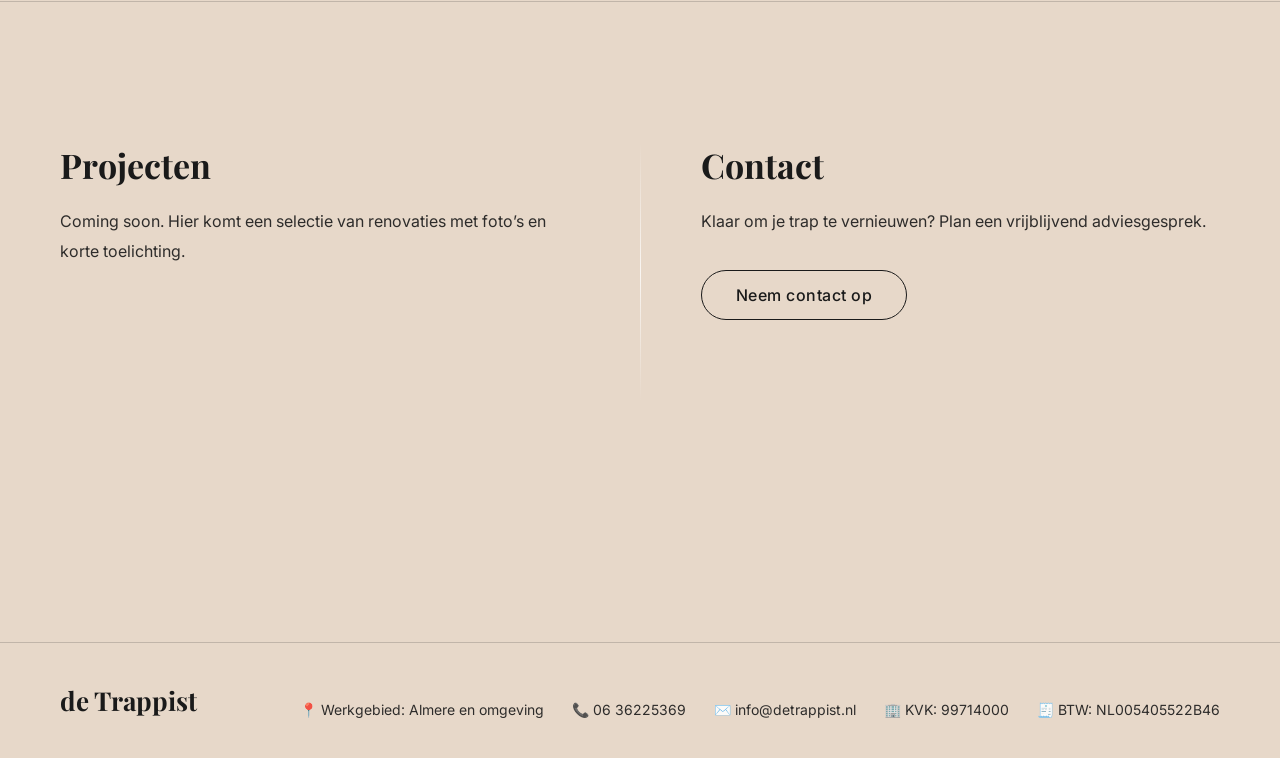
==== commit b4f654ef: "Replace logo image format from PNG to JPEG" ====
--- a/index.html
+++ b/index.html
@@ -13,7 +13,7 @@
 
   <!-- NAV -->
   <nav class="topnav">
-    <img src="Logo de trappist.png" alt="De Trappist logo" class="nav-logo">
+    <img src="Logo de trappist.jpeg" alt="De Trappist logo" class="nav-logo">
 
     <ul class="nav-links">
       <li><a href="#ontdekken">Ontdekken</a></li>
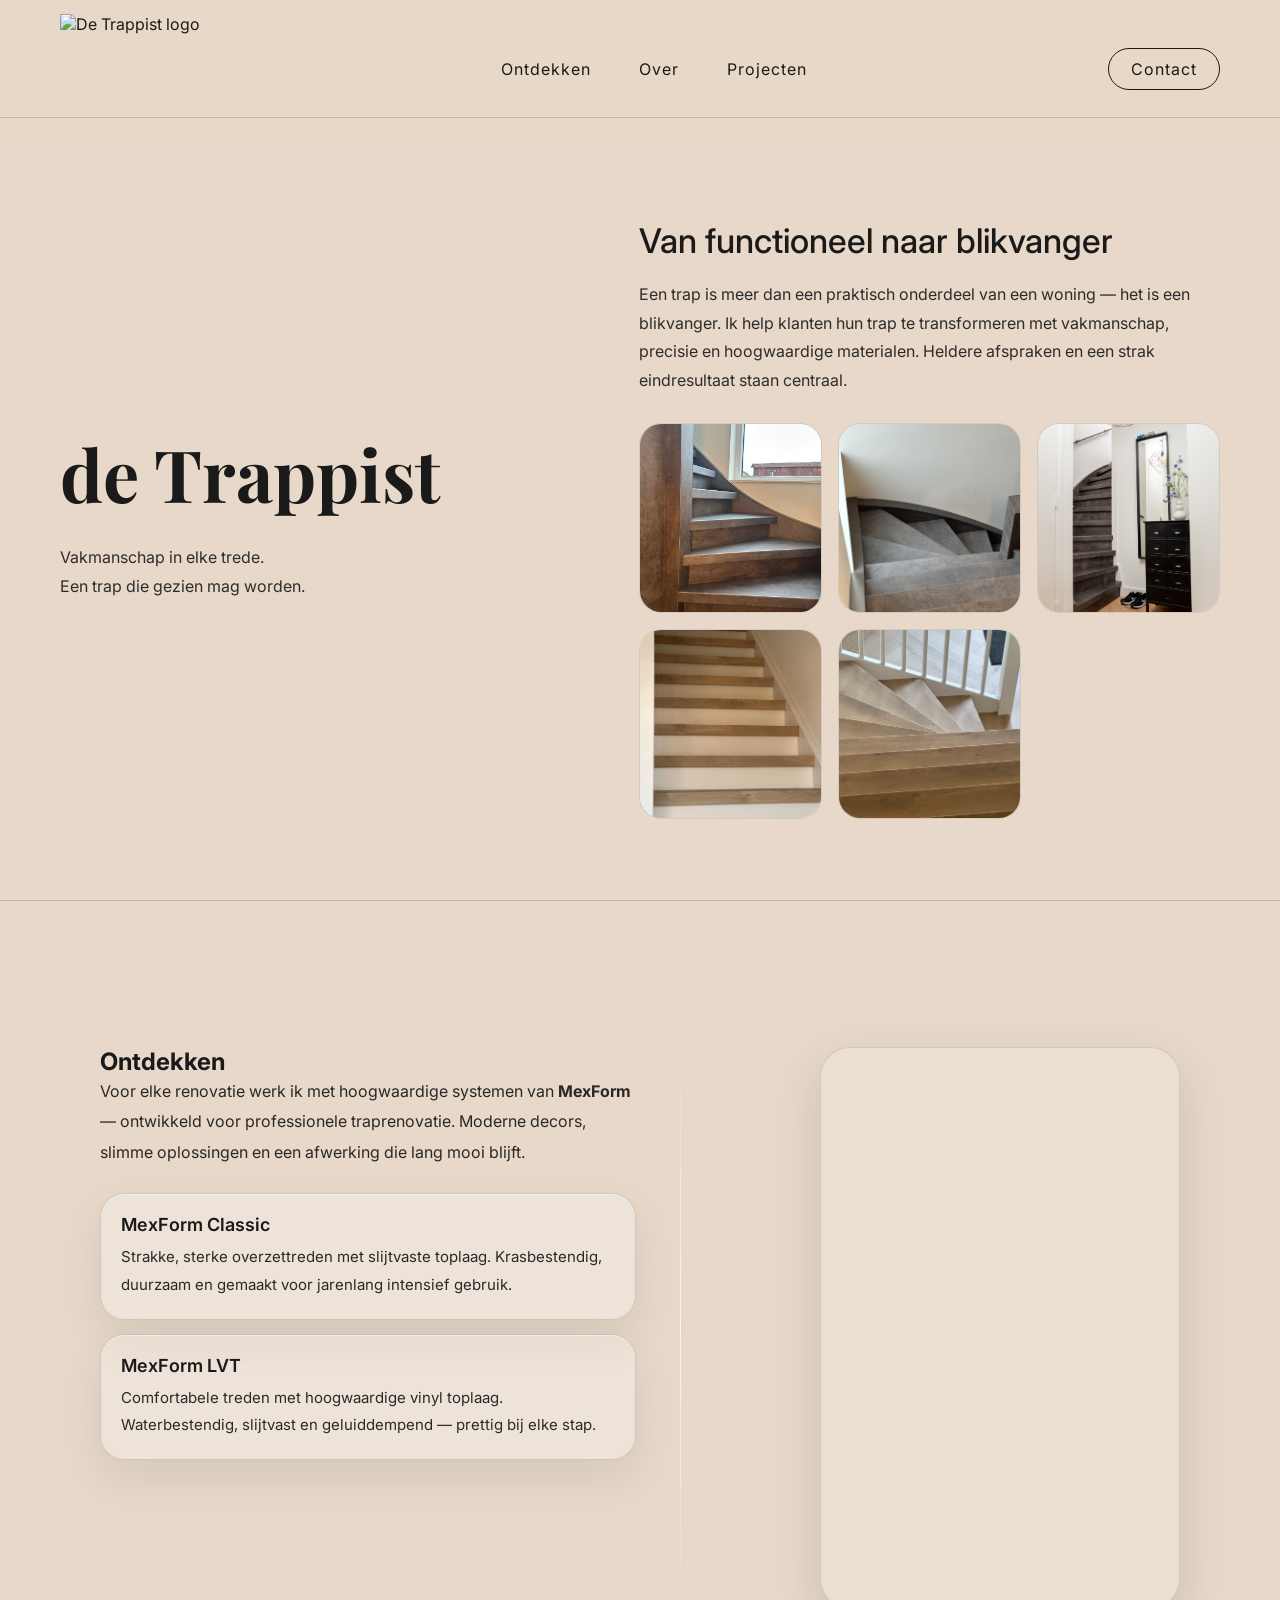
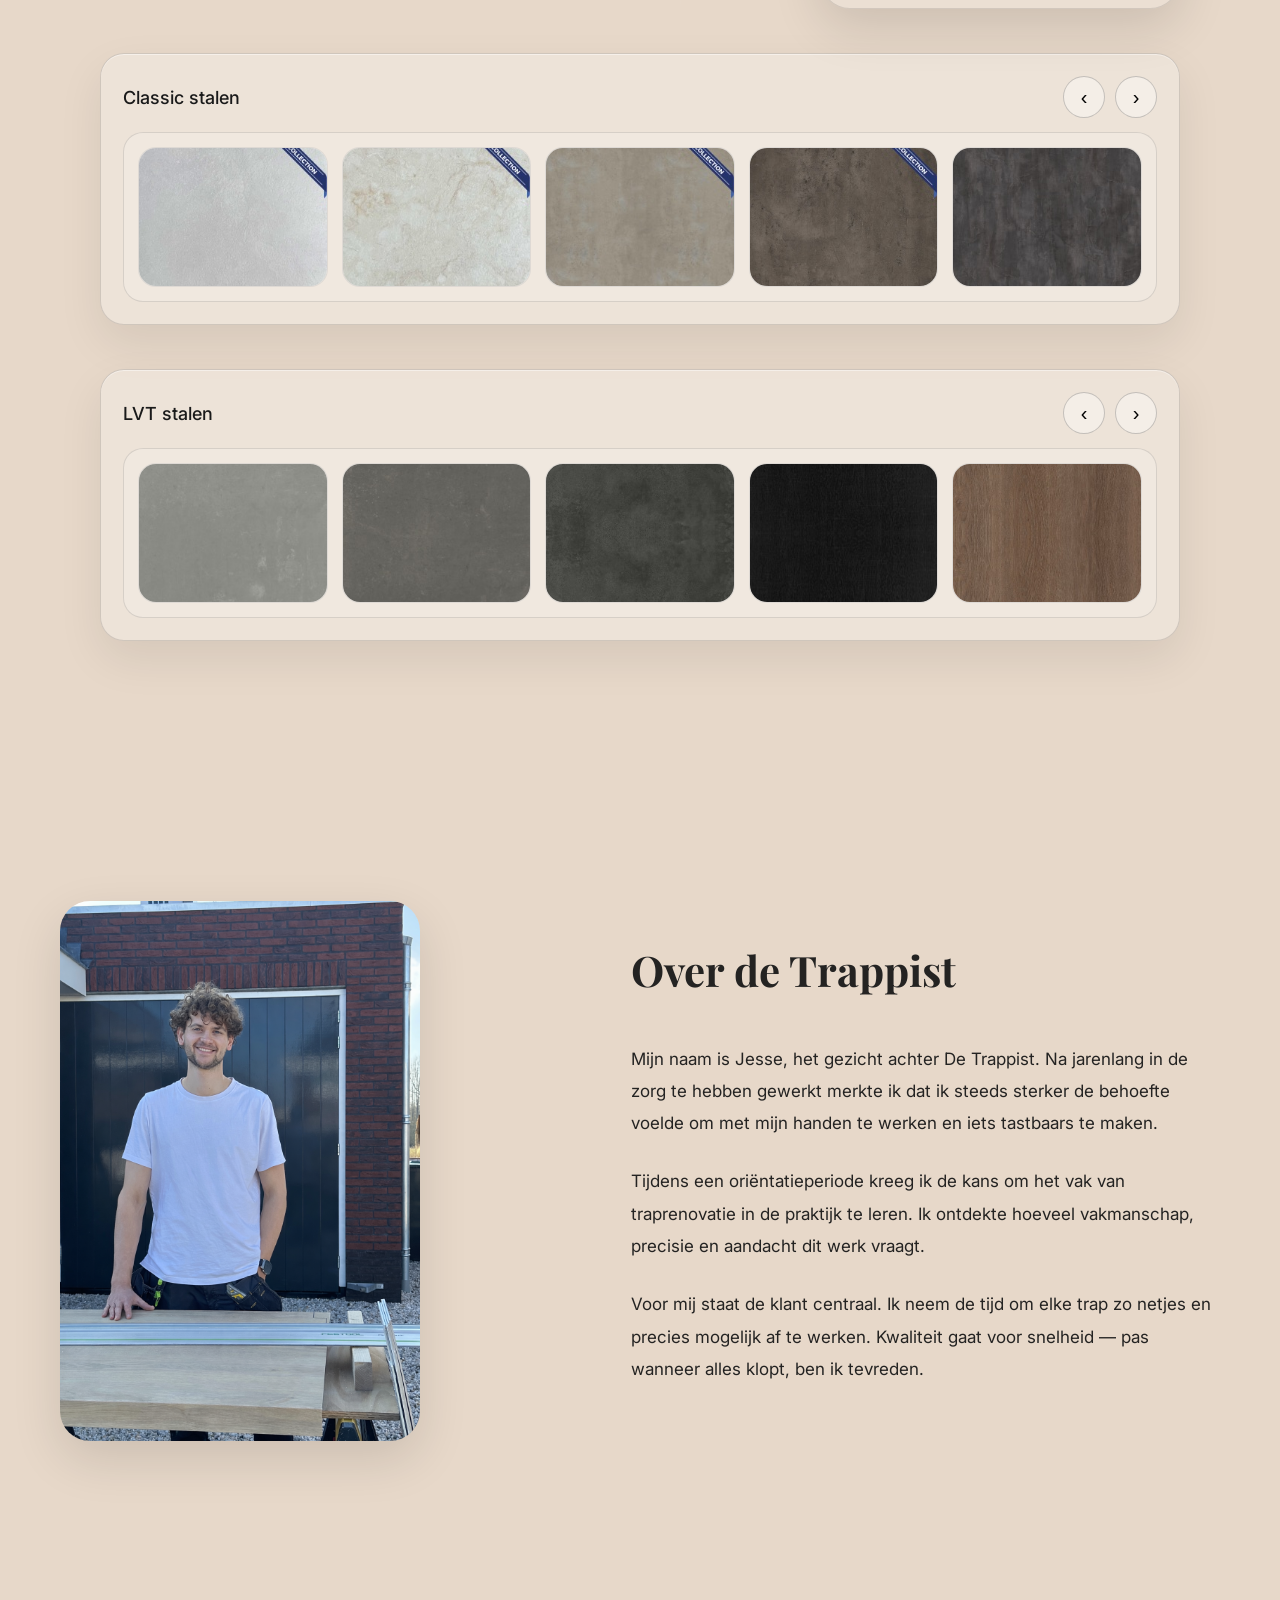
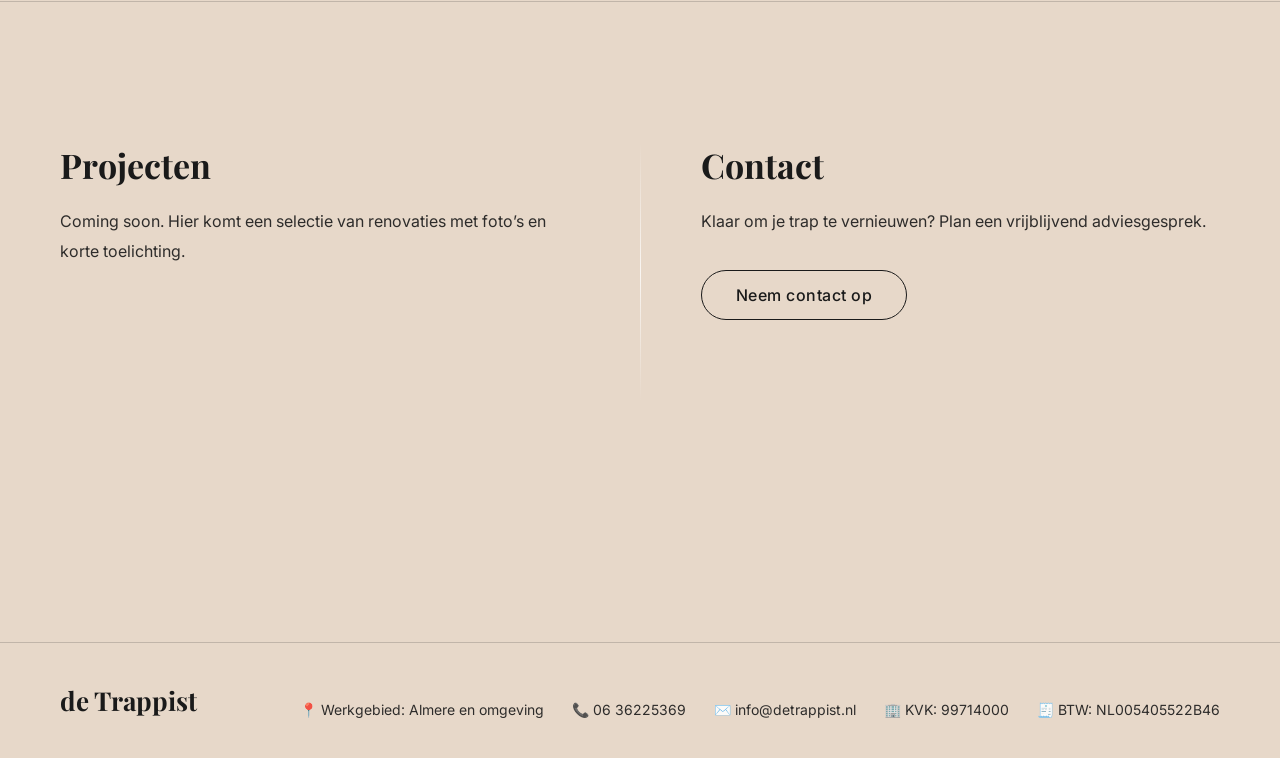
==== commit 41face4d: "Update navigation logo in index.html" ====
--- a/index.html
+++ b/index.html
@@ -13,7 +13,7 @@
 
   <!-- NAV -->
   <nav class="topnav">
-    <img src="Logo de trappist.jpeg" alt="De Trappist logo" class="nav-logo">
+    <img src="Logo de trappist2.jpeg" alt="De Trappist logo" class="nav-logo">
 
     <ul class="nav-links">
       <li><a href="#ontdekken">Ontdekken</a></li>
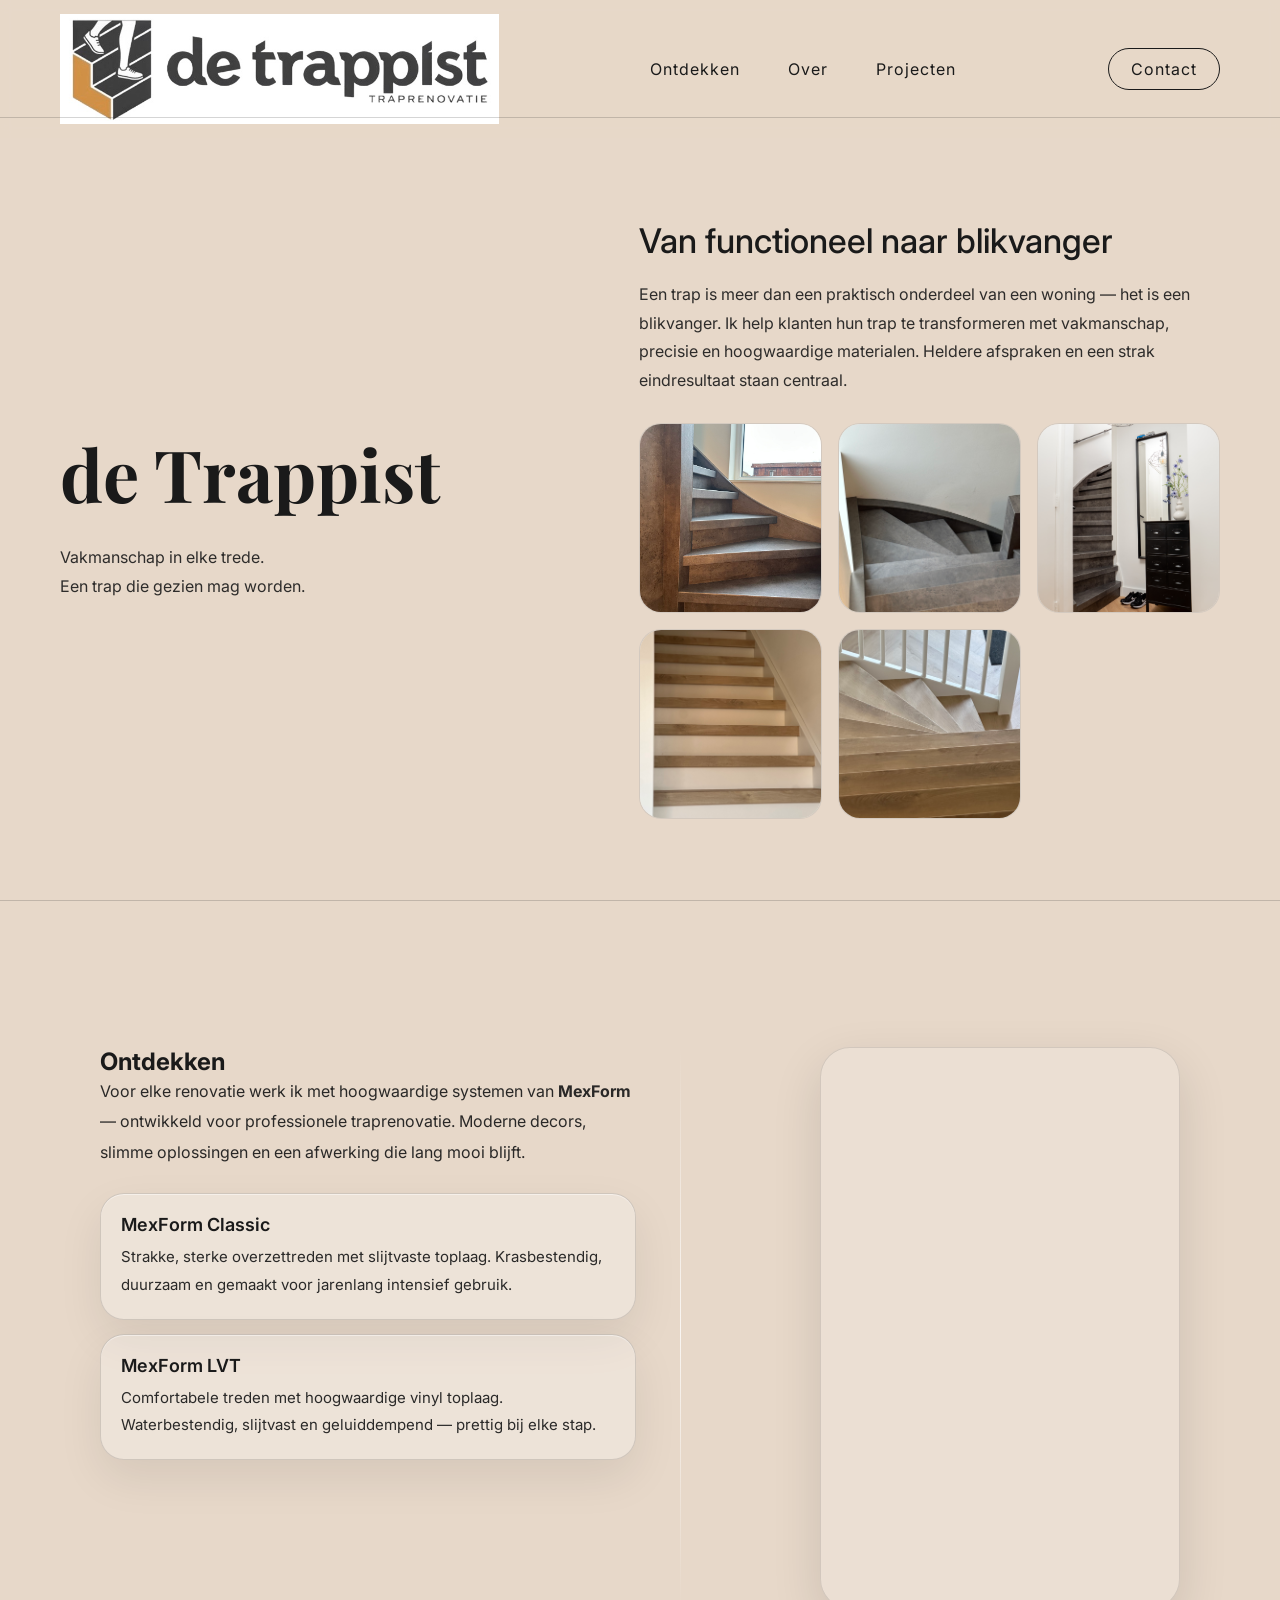
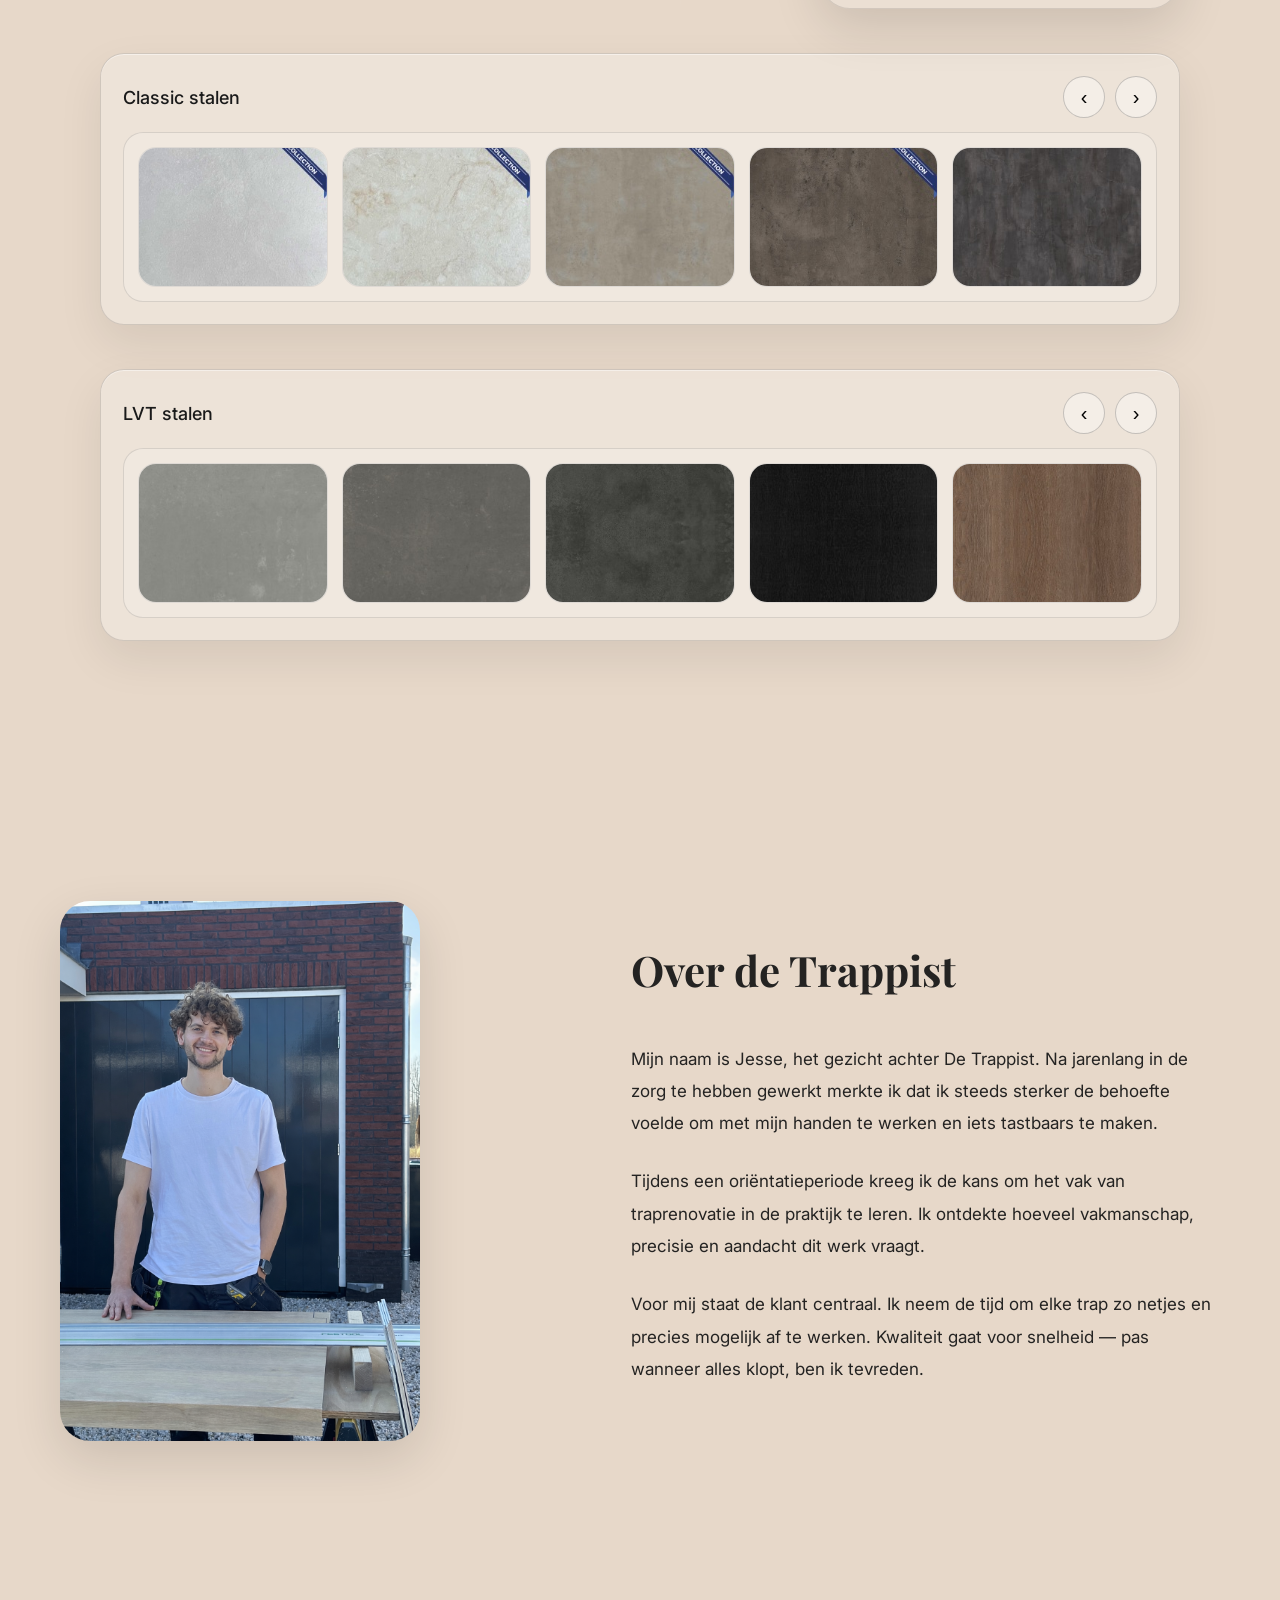
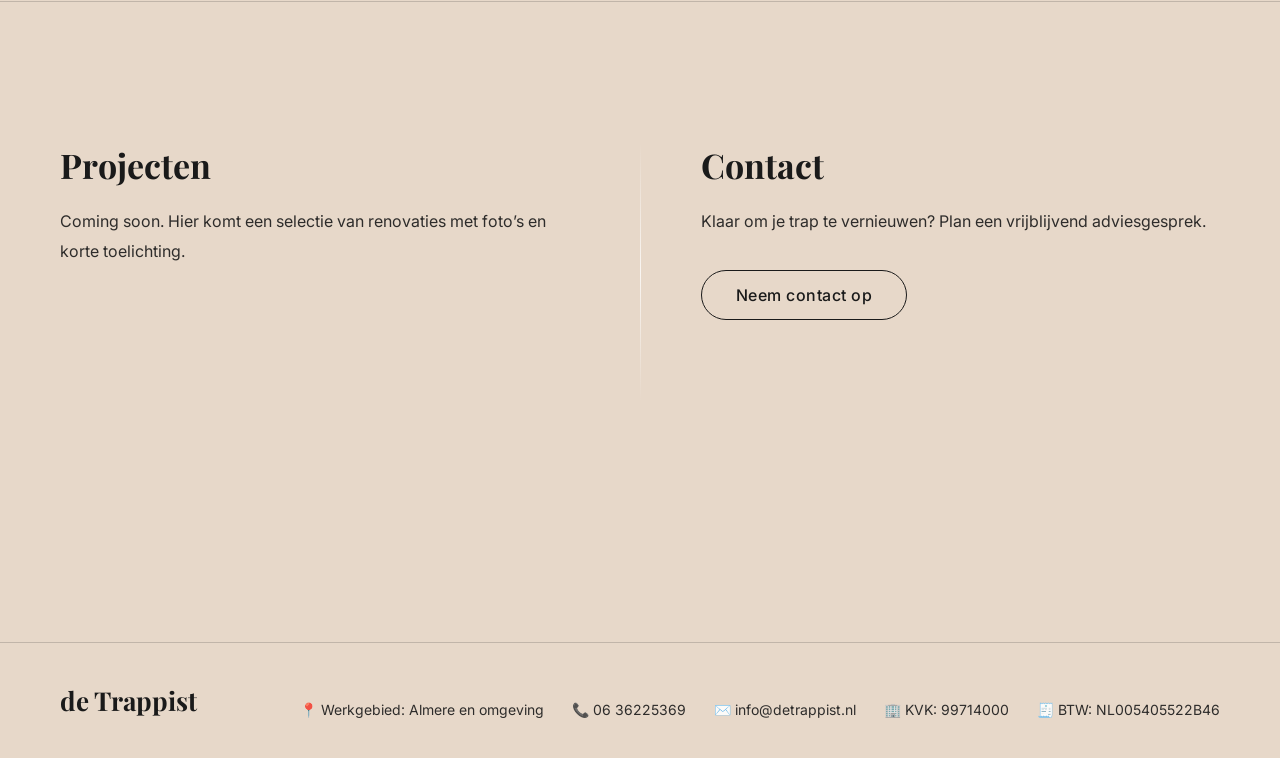
==== commit a9b9f17b: "Fix image source filename in navigation" ====
--- a/index.html
+++ b/index.html
@@ -13,7 +13,7 @@
 
   <!-- NAV -->
   <nav class="topnav">
-    <img src="Logo de trappist2.jpeg" alt="De Trappist logo" class="nav-logo">
+    <img src="logo de trappist2.jpeg" alt="De Trappist logo" class="nav-logo">
 
     <ul class="nav-links">
       <li><a href="#ontdekken">Ontdekken</a></li>
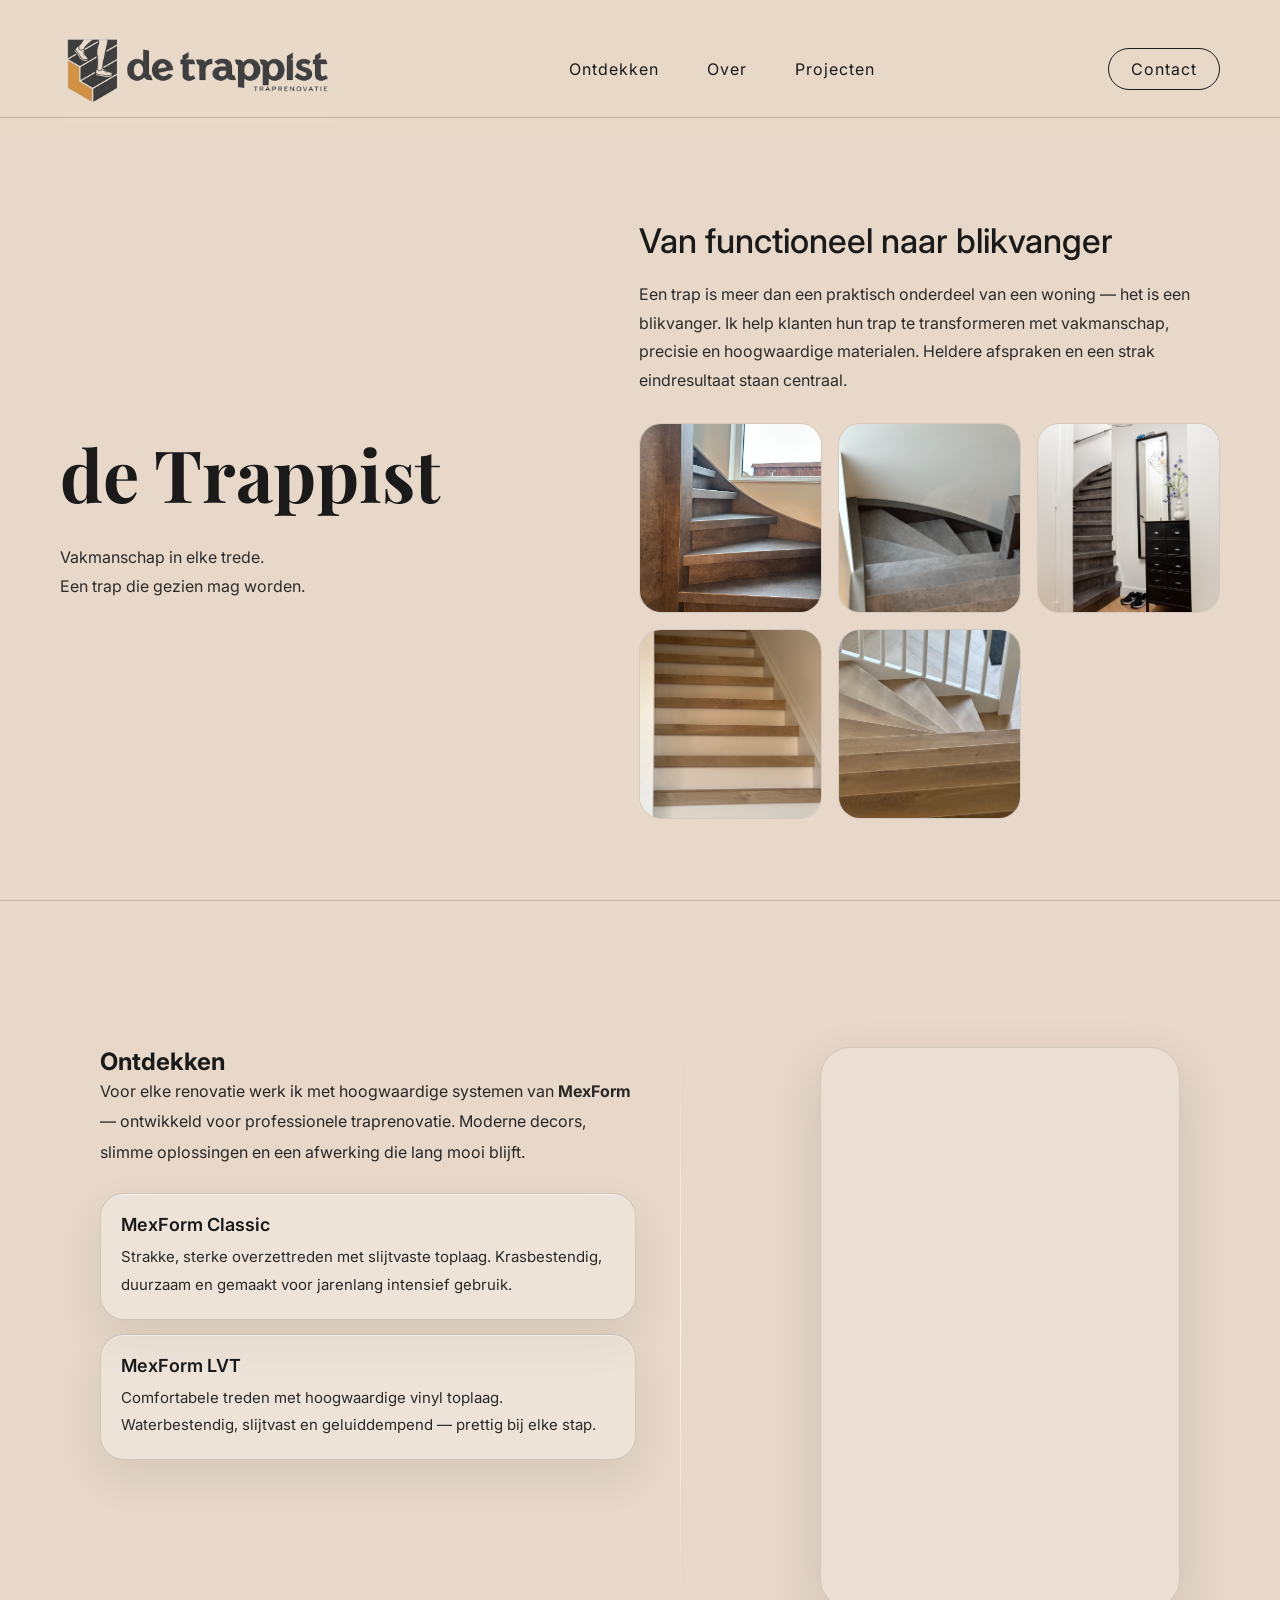
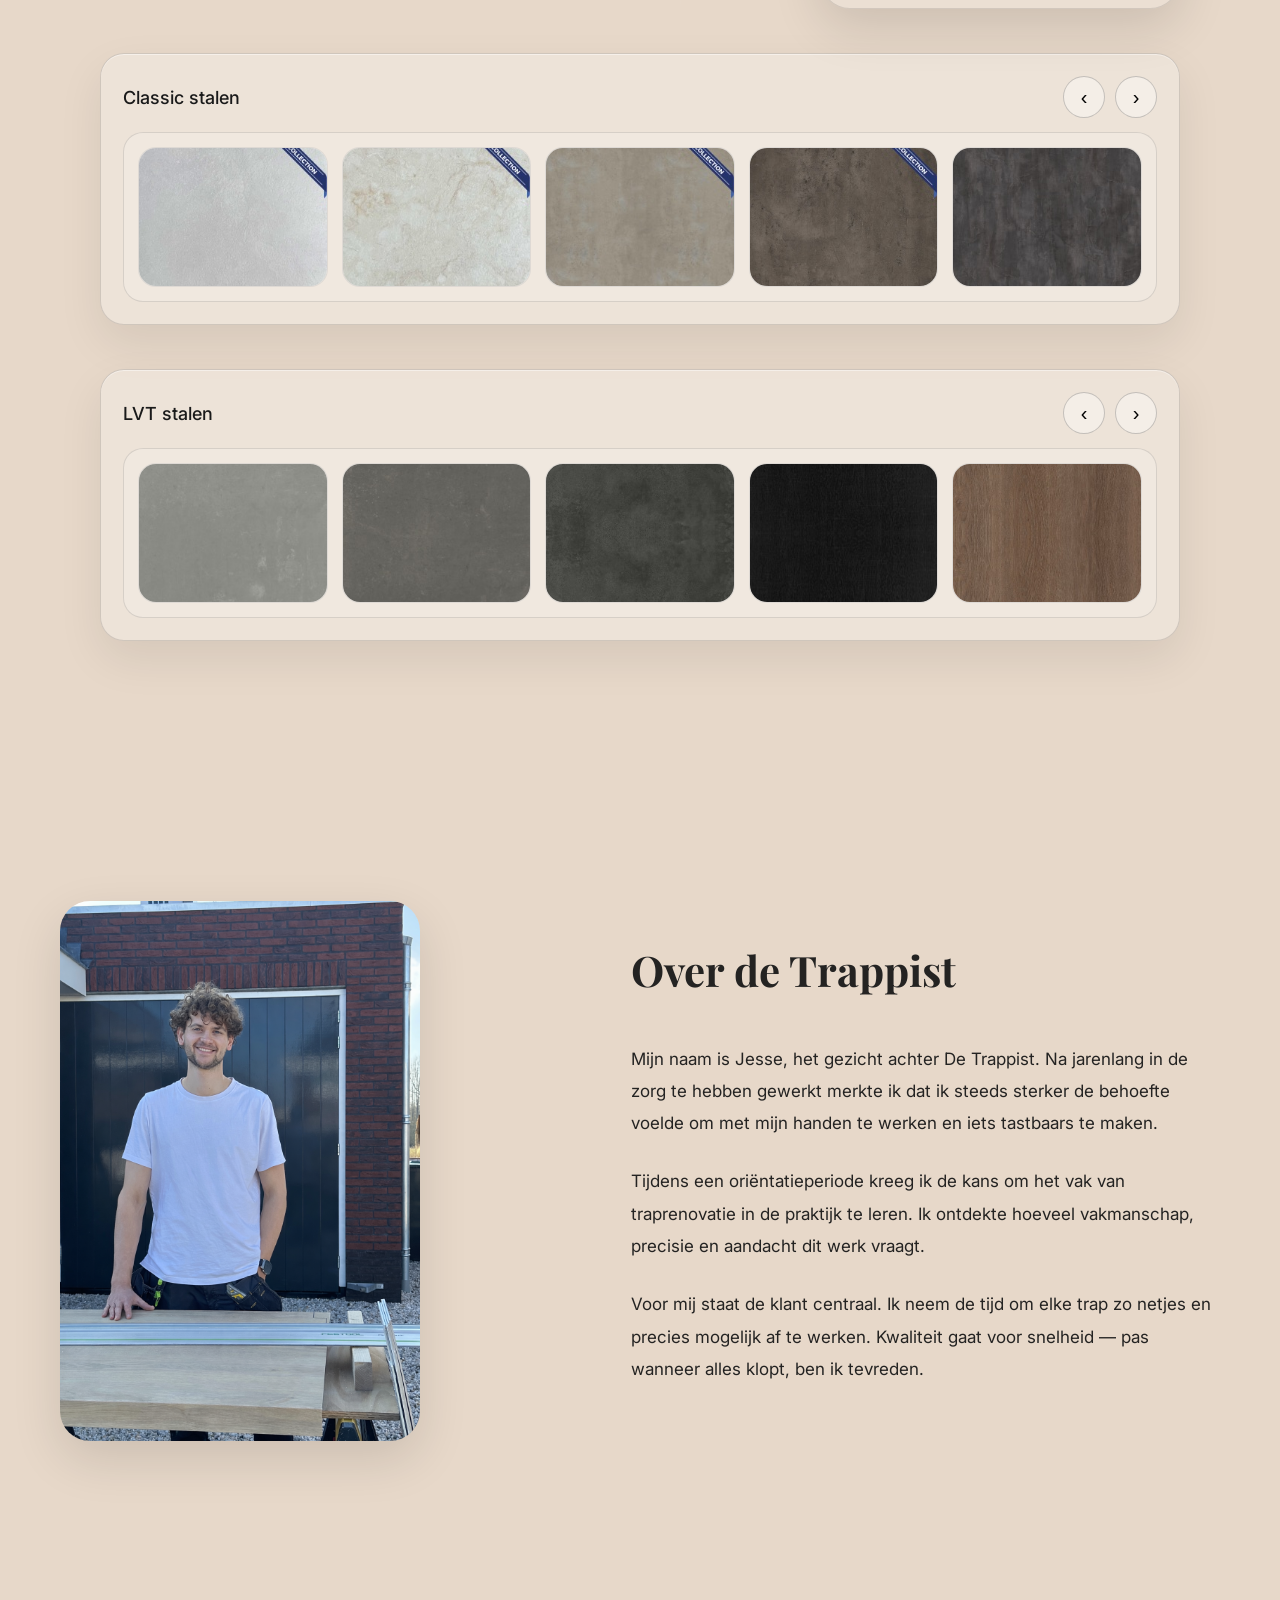
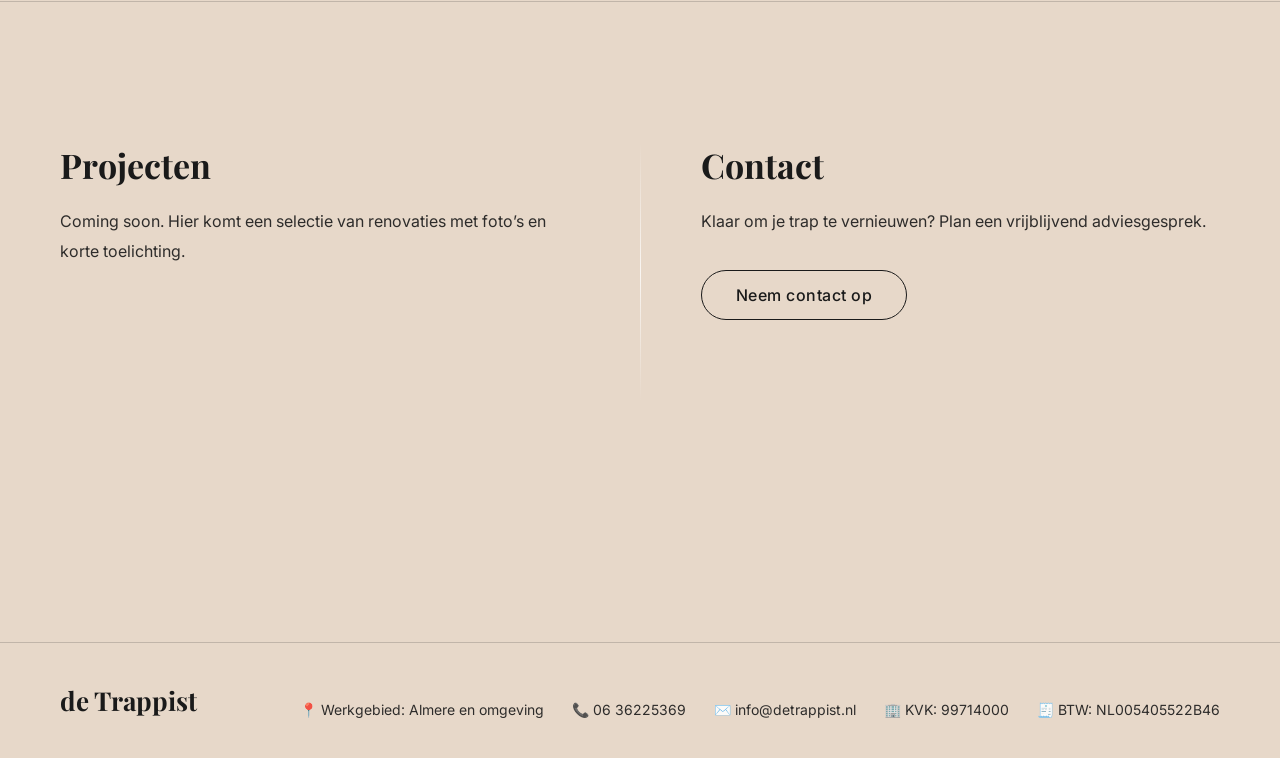
==== commit ff775c07: "Update logo image source in navigation" ====
--- a/index.html
+++ b/index.html
@@ -13,7 +13,7 @@
 
   <!-- NAV -->
   <nav class="topnav">
-    <img src="logo de trappist2.jpeg" alt="De Trappist logo" class="nav-logo">
+    <img src="logodetrappist.jpeg" alt="De Trappist logo" class="nav-logo">
 
     <ul class="nav-links">
       <li><a href="#ontdekken">Ontdekken</a></li>
